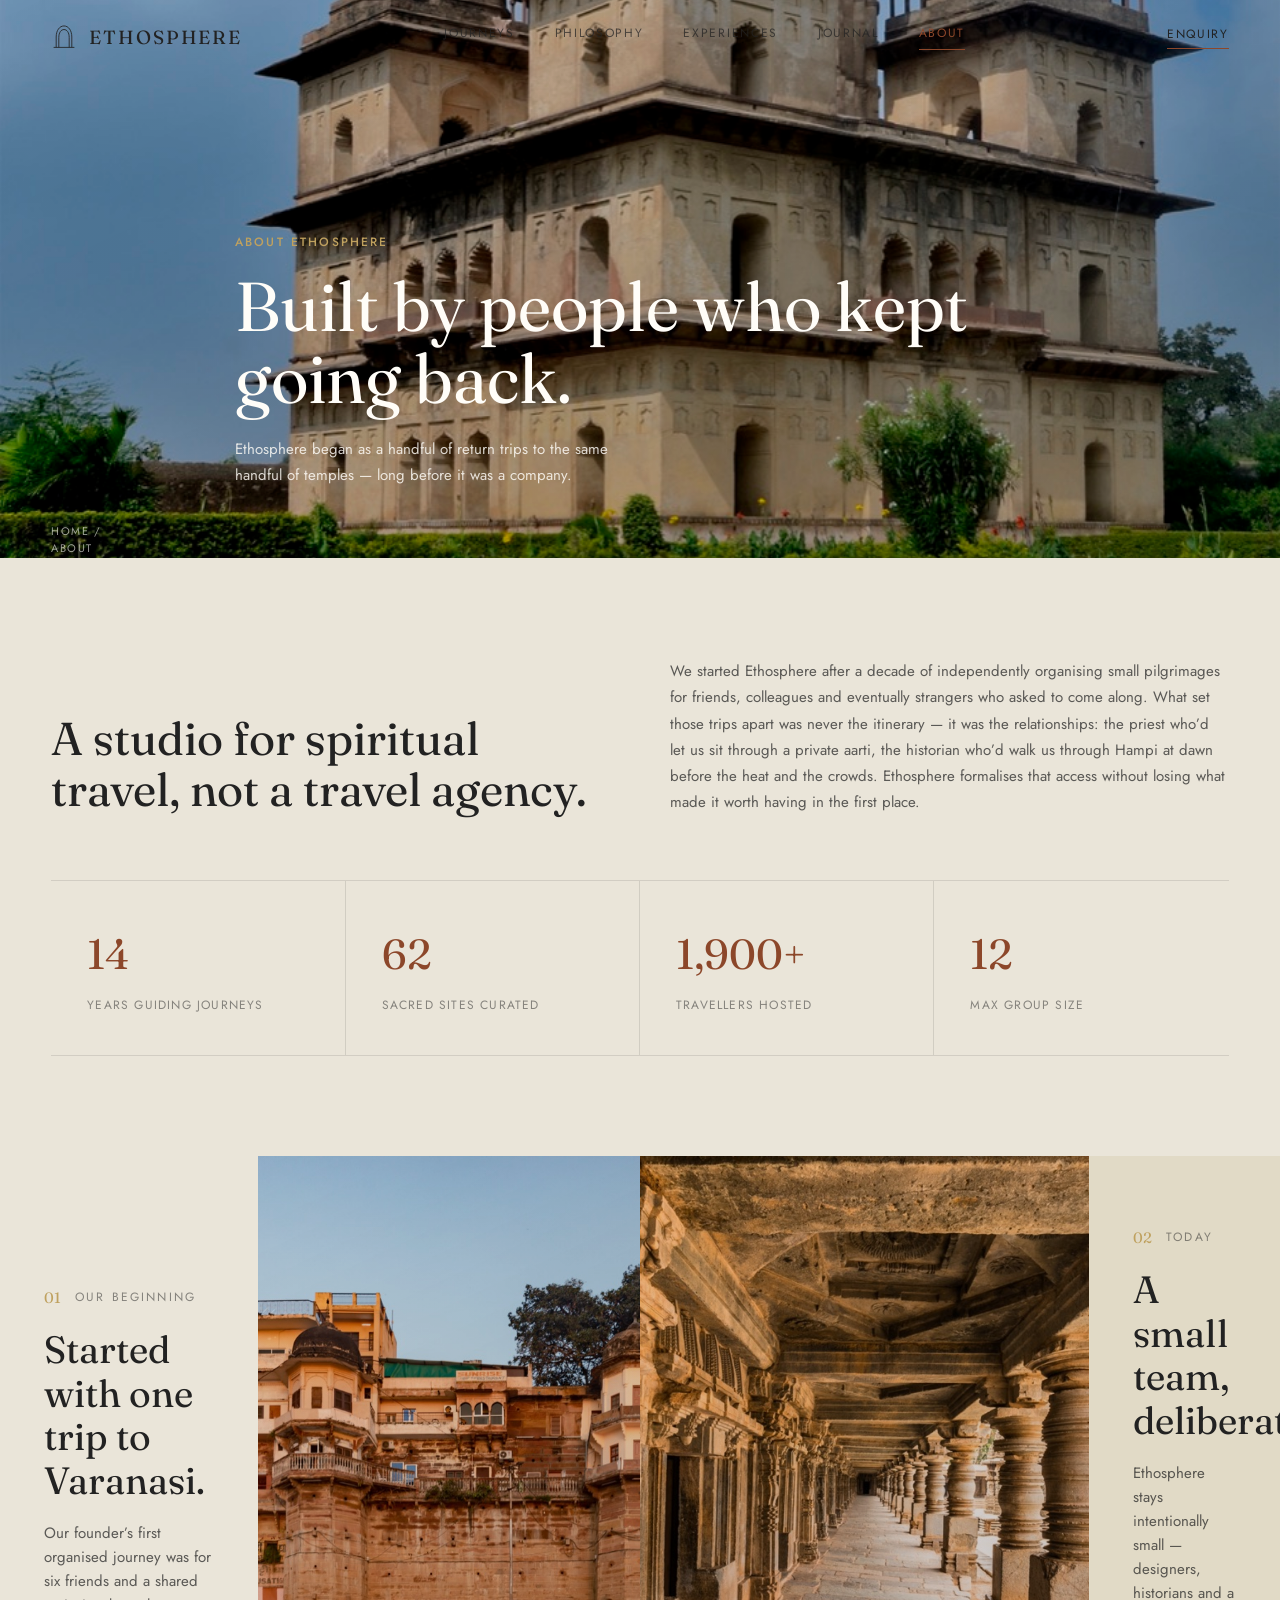
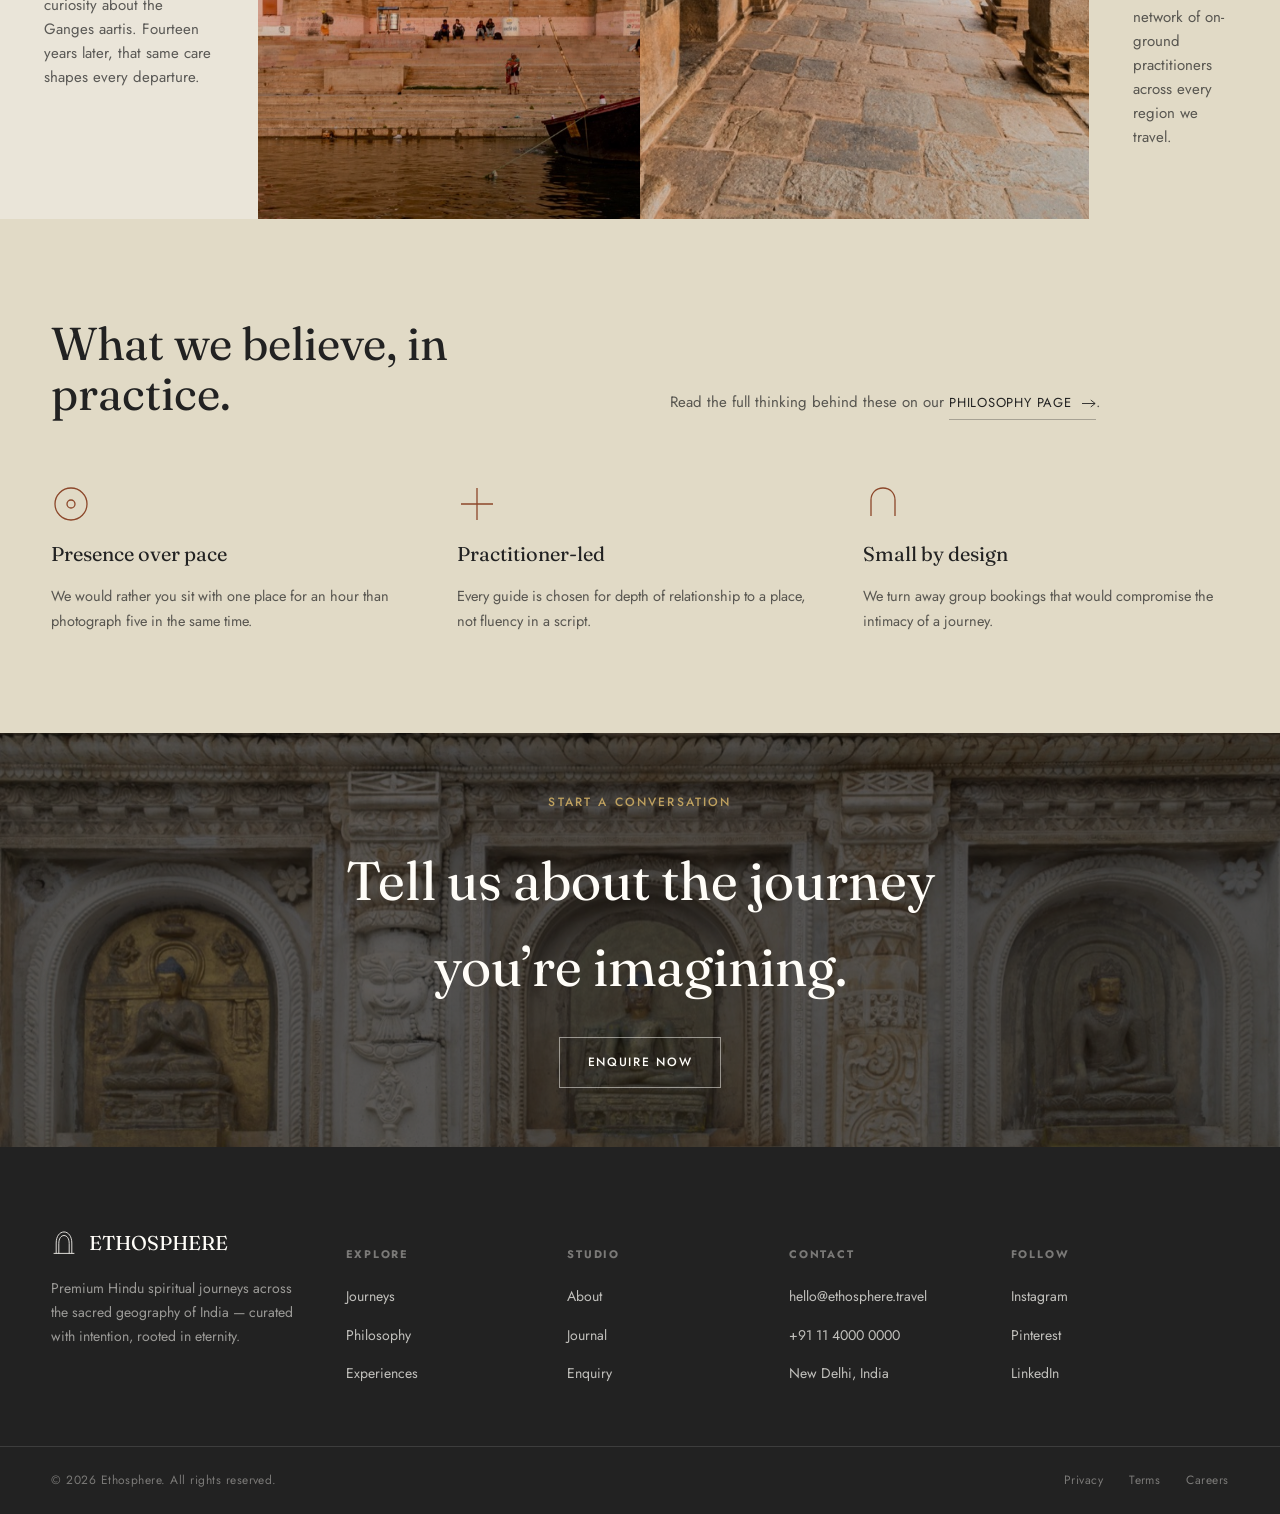
==== about.html @ 99e7abe0 "Rebuild full site on the approved design system Adopt the validated design system (Fraunces/Jost typ" ====
<!DOCTYPE html>
<html lang="en">
<head>
<meta charset="UTF-8">
<meta name="viewport" content="width=device-width, initial-scale=1.0">
<title>About — Ethosphere</title>
<meta name="description" content="About Ethosphere — a small studio for premium, practitioner-led spiritual journeys across India.">
<link rel="icon" href="data:image/svg+xml,<svg xmlns=%22http://www.w3.org/2000/svg%22 viewBox=%220 0 40 40%22><path d=%22M8 36 V20 C8 10 13 3 20 3 C27 3 32 10 32 20 V36%22 stroke=%22%238C472A%22 stroke-width=%222%22 fill=%22none%22/></svg>">
<link rel="stylesheet" href="css/style.css">

</head>
<body>

<header class="site-header">
  <a href="index.html" class="brand"><svg viewBox="0 0 40 40" fill="none" xmlns="http://www.w3.org/2000/svg" style="stroke:currentColor;stroke-width:1.3;">
  <path d="M8 36 V20 C8 10 13 3 20 3 C27 3 32 10 32 20 V36"/>
  <path d="M12 36 V21 C12 13 15.5 8.5 20 8.5 C24.5 8.5 28 13 28 21 V36"/>
  <line x1="4" y1="36" x2="36" y2="36"/>
</svg><span>ETHOSPHERE</span></a>
  <nav class="nav-main"><a href="journeys.html">Journeys</a>
<a href="philosophy.html">Philosophy</a>
<a href="experiences.html">Experiences</a>
<a href="journal.html">Journal</a>
<a href="about.html">About</a></nav>
  <div class="nav-right">
    <a href="enquiry.html" class="nav-cta">Enquiry</a>
    <button class="nav-toggle" aria-label="Open menu"><span></span><span></span><span></span></button>
  </div>
</header>
<div class="mobile-nav">
  <button class="mobile-nav-close">Close</button>
  <a href="journeys.html">Journeys</a>
  <a href="philosophy.html">Philosophy</a>
  <a href="experiences.html">Experiences</a>
  <a href="journal.html">Journal</a>
  <a href="about.html">About</a>
  <a href="enquiry.html" style="font-size:16px;color:var(--rust);margin-top:20px;">Enquiry &rarr;</a>
</div>

<header class="page-header">
  <div class="media-panel "><img src="images/journey-rajasthan-chhatri.jpg" alt="A royal cenotaph reflected in a still lake" loading="lazy"></div>
  <div class="breadcrumb"><a href="index.html">Home</a> / About</div>
  <div class="page-header-inner">
    <span class="eyebrow">About Ethosphere</span>
    <h1>Built by people who kept going back.</h1>
    <p class="lede">Ethosphere began as a handful of return trips to the same handful of temples — long before it was a company.</p>
  </div>
</header>

<section class="section">
  <div class="section-intro" data-reveal>
    <h2>A studio for spiritual travel, not a travel agency.</h2>
    <p>We started Ethosphere after a decade of independently organising small pilgrimages for friends, colleagues and eventually strangers who asked to come along. What set those trips apart was never the itinerary — it was the relationships: the priest who&rsquo;d let us sit through a private aarti, the historian who&rsquo;d walk us through Hampi at dawn before the heat and the crowds. Ethosphere formalises that access without losing what made it worth having in the first place.</p>
  </div>
  <div class="about-stats" data-reveal>
    <div class="stat"><div class="n">14</div><div class="l">Years Guiding Journeys</div></div>
    <div class="stat"><div class="n">62</div><div class="l">Sacred Sites Curated</div></div>
    <div class="stat"><div class="n">1,900+</div><div class="l">Travellers Hosted</div></div>
    <div class="stat"><div class="n">12</div><div class="l">Max Group Size</div></div>
  </div>
</section>

<section class="split-row" style="min-height:auto;" data-reveal>
  <div class="split-text" style="padding:70px 44px;">
    <span class="section-label"><span class="num">01</span> Our Beginning</span>
    <h3>Started with one trip to Varanasi.</h3>
    <p>Our founder&rsquo;s first organised journey was for six friends and a shared curiosity about the Ganges aartis. Fourteen years later, that same care shapes every departure.</p>
  </div>
  <div class="split-img" style="grid-column: span 2; height:auto;"><div class="media-panel "><img src="images/journey-ganges-ghats.jpg" alt="The ghats of Varanasi at dusk" loading="lazy"></div></div>
  <div class="split-img" style="grid-column: span 2; height:auto;"><div class="media-panel "><img src="images/detail-corridor.jpg" alt="A receding colonnade of carved temple pillars" loading="lazy"></div></div>
  <div class="split-text bg-2" style="padding:70px 44px;">
    <span class="section-label"><span class="num">02</span> Today</span>
    <h3>A small team, deliberately.</h3>
    <p>Ethosphere stays intentionally small — designers, historians and a network of on-ground practitioners across every region we travel.</p>
  </div>
</section>

<section class="section bg-2">
  <div class="section-intro" data-reveal>
    <h2>What we believe, in practice.</h2>
    <p>Read the full thinking behind these on our <a href="philosophy.html" class="link-arrow" style="display:inline-flex;">Philosophy page<svg viewBox="0 0 16 10" style="width:14px;height:9px;"><path d="M0 5H15M15 5L10 1M15 5L10 9" stroke="currentColor" fill="none"/></svg></a>.</p>
  </div>
  <div class="value-row" data-reveal>
    <div class="value-item">
      <svg class="icon" viewBox="0 0 40 40" fill="none" xmlns="http://www.w3.org/2000/svg" style="stroke:currentColor;stroke-width:1.3;"><circle cx="20" cy="20" r="16"/><circle cx="20" cy="20" r="4"/></svg>
      <h4>Presence over pace</h4>
      <p>We would rather you sit with one place for an hour than photograph five in the same time.</p>
    </div>
    <div class="value-item">
      <svg class="icon" viewBox="0 0 40 40" fill="none" xmlns="http://www.w3.org/2000/svg" style="stroke:currentColor;stroke-width:1.3;"><path d="M20 4 V36 M4 20 H36"/></svg>
      <h4>Practitioner-led</h4>
      <p>Every guide is chosen for depth of relationship to a place, not fluency in a script.</p>
    </div>
    <div class="value-item">
      <svg class="icon" viewBox="0 0 40 40" fill="none" xmlns="http://www.w3.org/2000/svg" style="stroke:currentColor;stroke-width:1.3;"><path d="M8 32 V16 C8 9 13 4 20 4 C27 4 32 9 32 16 V32"/></svg>
      <h4>Small by design</h4>
      <p>We turn away group bookings that would compromise the intimacy of a journey.</p>
    </div>
  </div>
</section>

<section class="cta-band">
  <div class="media-panel "><img src="images/journey-bodhgaya.jpg" alt="The Mahabodhi Temple at Bodh Gaya" loading="lazy"></div>
  <div class="cta-band-inner" data-reveal>
    <span class="eyebrow">Start A Conversation</span>
    <h2>Tell us about the journey you&rsquo;re imagining.</h2>
    <a href="enquiry.html" class="btn btn-light">Enquire Now</a>
  </div>
</section>

<footer class="site-footer">
  <div class="footer-top">
    <div>
      <div class="footer-brand"><svg viewBox="0 0 40 40" fill="none" xmlns="http://www.w3.org/2000/svg" style="stroke:currentColor;stroke-width:1.3;">
  <path d="M8 36 V20 C8 10 13 3 20 3 C27 3 32 10 32 20 V36"/>
  <path d="M12 36 V21 C12 13 15.5 8.5 20 8.5 C24.5 8.5 28 13 28 21 V36"/>
  <line x1="4" y1="36" x2="36" y2="36"/>
</svg><span>ETHOSPHERE</span></div>
      <p>Premium Hindu spiritual journeys across the sacred geography of India — curated with intention, rooted in eternity.</p>
    </div>
    <div class="footer-col">
      <h5>Explore</h5>
      <ul>
        <li><a href="journeys.html">Journeys</a></li>
        <li><a href="philosophy.html">Philosophy</a></li>
        <li><a href="experiences.html">Experiences</a></li>
      </ul>
    </div>
    <div class="footer-col">
      <h5>Studio</h5>
      <ul>
        <li><a href="about.html">About</a></li>
        <li><a href="journal.html">Journal</a></li>
        <li><a href="enquiry.html">Enquiry</a></li>
      </ul>
    </div>
    <div class="footer-col">
      <h5>Contact</h5>
      <ul>
        <li><a href="mailto:hello@ethosphere.travel">hello@ethosphere.travel</a></li>
        <li><a href="tel:+911140000000">+91 11 4000 0000</a></li>
        <li><a href="#">New Delhi, India</a></li>
      </ul>
    </div>
    <div class="footer-col">
      <h5>Follow</h5>
      <ul>
        <li><a href="#">Instagram</a></li>
        <li><a href="#">Pinterest</a></li>
        <li><a href="#">LinkedIn</a></li>
      </ul>
    </div>
  </div>
  <div class="footer-bottom wrap">
    <span>&copy; 2026 Ethosphere. All rights reserved.</span>
    <div class="footer-legal">
      <a href="#">Privacy</a>
      <a href="#">Terms</a>
      <a href="#">Careers</a>
    </div>
  </div>
</footer>
<script src="js/main.js"></script>
</body>
</html>
---- css/style.css ----
/* =========================================================
   ETHOSPHERE — Design System
   ========================================================= */

@import url('https://fonts.googleapis.com/css2?family=Fraunces:ital,opsz,wght@0,9..144,300;0,9..144,400;0,9..144,500;0,9..144,600;1,9..144,400&family=Jost:wght@300;400;500;600&display=swap');

:root{
  --cream:       #EAE5D9;
  --cream-2:     #E1DAC6;
  --cream-3:     #D8CEB2;
  --ink:         #222222;
  --ink-70:      rgba(34,34,34,.72);
  --ink-50:      rgba(34,34,34,.5);
  --ink-30:      rgba(34,34,34,.3);
  --ink-12:      rgba(34,34,34,.12);
  --white:       #FFFDF8;
  --rust:        #8C472A;
  --rust-dark:   #6E3620;
  --rust-soft:   rgba(140,71,42,.12);
  --gold:        #BFA15F;
  --gold-soft:   rgba(191,161,95,.16);

  --font-display: 'Fraunces', Georgia, serif;
  --font-sans:    'Jost', 'Helvetica Neue', Arial, sans-serif;

  --container: 1440px;
  --gutter: clamp(20px, 4vw, 64px);
  --radius: 2px;
}

*, *::before, *::after{ box-sizing: border-box; min-width: 0; }
html{ scroll-behavior: smooth; }
body{
  margin:0;
  background: var(--cream);
  color: var(--ink);
  font-family: var(--font-sans);
  font-size: 16px;
  line-height: 1.6;
  -webkit-font-smoothing: antialiased;
  overflow-x: hidden;
}
img, svg{ display:block; max-width:100%; }
a{ color: inherit; text-decoration: none; }
ul{ list-style:none; margin:0; padding:0; }
h1,h2,h3,h4,p{ margin:0; }
button{ font-family: inherit; cursor:pointer; }

.wrap{
  max-width: var(--container);
  margin: 0 auto;
  padding-left: var(--gutter);
  padding-right: var(--gutter);
}

.eyebrow{
  font-family: var(--font-sans);
  font-size: 12px;
  font-weight: 500;
  letter-spacing: .18em;
  text-transform: uppercase;
  color: var(--rust);
}

.section-label{
  display:flex;
  align-items:center;
  gap: 14px;
  font-size: 12px;
  letter-spacing: .18em;
  text-transform: uppercase;
  color: var(--ink-50);
}
.section-label .num{
  color: var(--gold);
  font-family: var(--font-display);
  font-size: 15px;
  letter-spacing: 0;
}

.btn{
  display:inline-flex;
  align-items:center;
  gap: 10px;
  font-family: var(--font-sans);
  font-size: 12px;
  letter-spacing: .14em;
  text-transform: uppercase;
  font-weight: 500;
  padding: 15px 28px;
  border: 1px solid var(--ink);
  color: var(--ink);
  background: transparent;
  transition: background .3s ease, color .3s ease, border-color .3s ease;
}
.btn:hover{ background: var(--ink); color: var(--white); }
.btn.btn-light{ border-color: rgba(255,253,248,.5); color: var(--white); }
.btn.btn-light:hover{ background: var(--white); color: var(--ink); border-color: var(--white); }
.btn.btn-rust{ border-color: var(--rust); color: var(--rust); }
.btn.btn-rust:hover{ background: var(--rust); color: var(--white); border-color: var(--rust); }

.link-arrow{
  display:inline-flex;
  align-items:center;
  gap: 10px;
  font-size: 13px;
  letter-spacing: .06em;
  text-transform: uppercase;
  color: var(--ink);
  padding-bottom: 4px;
  border-bottom: 1px solid var(--ink-30);
  transition: border-color .3s ease, gap .3s ease, color .3s ease;
}
.link-arrow svg{ width:16px; height:10px; transition: transform .3s ease; }
.link-arrow:hover{ border-color: var(--rust); color: var(--rust); gap: 16px; }

/* =========================================================
   Header / Nav
   ========================================================= */
.site-header{
  position: fixed;
  top:0; left:0; right:0;
  z-index: 200;
  display:flex;
  align-items:center;
  justify-content:space-between;
  padding: 22px var(--gutter);
  transition: background .4s ease, padding .4s ease, box-shadow .4s ease;
}
.site-header.is-scrolled{
  background: rgba(234,229,217,.92);
  backdrop-filter: blur(10px);
  padding-top: 14px;
  padding-bottom: 14px;
  box-shadow: 0 1px 0 var(--ink-12);
}
.brand{
  display:flex;
  align-items:center;
  gap: 12px;
  font-family: var(--font-display);
  font-size: 19px;
  letter-spacing: .1em;
  color: var(--ink);
}
body.theme-dark .site-header:not(.is-scrolled) .brand,
body.theme-dark .site-header:not(.is-scrolled) .nav-main a,
body.theme-dark .site-header:not(.is-scrolled) .nav-cta{ color: var(--white); }
.brand svg{ width:26px; height:26px; }

.nav-main{
  display:flex;
  gap: 40px;
}
.nav-main a{
  font-size: 12px;
  letter-spacing: .14em;
  text-transform: uppercase;
  color: var(--ink-70);
  padding-bottom: 6px;
  border-bottom: 1px solid transparent;
  transition: color .3s ease, border-color .3s ease;
}
.nav-main a:hover,
.nav-main a.active{ color: var(--rust); border-color: var(--rust); }

.nav-right{
  display:flex;
  align-items:center;
  gap: 28px;
}
.nav-cta{
  font-size: 12px;
  letter-spacing: .14em;
  text-transform: uppercase;
  color: var(--ink);
  border-bottom: 1px solid var(--rust);
  padding-bottom: 4px;
}
.nav-toggle{
  display:none;
  flex-direction: column;
  gap: 5px;
  background: none;
  border: none;
  padding: 6px;
}
.nav-toggle span{
  width: 24px; height: 1px;
  background: var(--ink);
}
body.theme-dark .site-header:not(.is-scrolled) .nav-toggle span{ background: var(--white); }

.mobile-nav{
  position: fixed;
  inset: 0;
  background: var(--cream);
  z-index: 300;
  display:flex;
  flex-direction: column;
  justify-content: center;
  gap: 26px;
  padding: 0 var(--gutter);
  transform: translateY(-100%);
  transition: transform .5s cubic-bezier(.65,0,.35,1);
}
.mobile-nav.is-open{ transform: translateY(0); }
.mobile-nav a{
  font-family: var(--font-display);
  font-size: 34px;
  color: var(--ink);
}
.mobile-nav-close{
  position:absolute; top:22px; right: var(--gutter);
  background:none; border:none; font-size: 13px; letter-spacing:.14em; text-transform:uppercase;
}

/* =========================================================
   Media panel — real photography with a unifying warm grade
   (replaces the earlier abstract SVG art-panel treatment)
   ========================================================= */
.media-panel{
  position: relative;
  overflow: hidden;
  background: var(--cream-3);
}
.media-panel img{
  width: 100%;
  height: 100%;
  object-fit: cover;
  display: block;
}
.media-panel::after{
  content:"";
  position:absolute; inset:0;
  background: linear-gradient(155deg, rgba(140,71,42,.16) 0%, rgba(34,26,20,.28) 100%);
  mix-blend-mode: multiply;
  pointer-events: none;
}

/* =========================================================
   Hero
   ========================================================= */
.hero{
  position: relative;
  min-height: 100vh;
  display:flex;
  align-items:flex-end;
  color: var(--white);
}
.hero .media-panel{ position:absolute; inset:0; z-index:0; }
.hero::before{
  content:"";
  position:absolute; inset:0;
  background: linear-gradient(90deg, rgba(20,16,13,.6) 0%, rgba(20,16,13,.2) 45%, rgba(20,16,13,0) 62%),
              linear-gradient(0deg, rgba(20,16,13,.4), transparent 40%);
  z-index: 1;
}
.hero-inner{
  position: relative;
  z-index: 2;
  width:100%;
  padding: 160px var(--gutter) 90px;
}
.hero-eyebrow{
  font-size: 12px;
  letter-spacing: .2em;
  text-transform: uppercase;
  color: var(--gold);
  margin-bottom: 22px;
  background: rgba(20,16,13,.35);
  display:inline-block;
  padding: 6px 12px;
}
.hero h1{
  font-family: var(--font-display);
  font-weight: 400;
  font-size: clamp(44px, 6.4vw, 92px);
  line-height: 1.04;
  max-width: 780px;
  letter-spacing: -.01em;
}
.hero-rule{
  width: 64px; height: 1px;
  background: var(--rust);
  margin: 28px 0 22px;
}
.hero-sub{
  font-size: 13px;
  letter-spacing: .12em;
  text-transform: uppercase;
  color: rgba(255,253,248,.85);
  line-height: 2;
  max-width: 320px;
}
.scroll-cue{
  position:absolute;
  left: var(--gutter);
  bottom: 26px;
  z-index: 2;
  display:flex;
  align-items:center;
  gap: 14px;
  color: rgba(255,253,248,.75);
  font-size: 11px;
  letter-spacing: .2em;
  text-transform: uppercase;
}
.scroll-cue .stem{
  width:1px; height: 46px;
  background: rgba(255,253,248,.5);
}

/* =========================================================
   Split feature sections (Sacred Destinations / Immersive Experiences)
   ========================================================= */
.split-row{
  display:grid;
  grid-template-columns: 1.15fr .85fr .85fr .85fr 1.15fr .85fr;
  min-width: 0;
  min-height: clamp(420px, 46vw, 640px);
}
.split-row > *{ min-width: 0; height: 100%; }
.split-text{
  padding: 70px 44px;
  display:flex;
  flex-direction:column;
  justify-content:center;
  gap: 18px;
  background: var(--cream);
}
.split-text.bg-2{ background: var(--cream-2); }
.split-text h3{
  font-family: var(--font-display);
  font-weight:400;
  font-size: clamp(28px, 3vw, 38px);
  line-height:1.15;
}
.split-text p{
  color: var(--ink-70);
  font-size: 15px;
  max-width: 30ch;
}
.split-img .media-panel{ height:100%; }

/* =========================================================
   Quote / Journal band
   ========================================================= */
.band{
  display:grid;
  grid-template-columns: 1.15fr 2fr .55fr;
}
.quote-cell{
  background: var(--cream-3);
  padding: 64px 48px;
  display:flex;
  flex-direction:column;
  gap: 26px;
  justify-content:center;
}
.quote-mark{
  font-family: var(--font-display);
  font-size: 64px;
  color: var(--rust);
  line-height: .6;
}
.quote-cell blockquote{
  font-family: var(--font-display);
  font-style: normal;
  font-size: clamp(22px, 2.2vw, 28px);
  line-height: 1.3;
  color: var(--ink);
  max-width: 22ch;
}
.journal-cell{
  background: var(--cream-2);
  padding: 56px 48px;
}
.journal-head{
  display:flex;
  align-items:flex-end;
  justify-content:space-between;
  margin-bottom: 34px;
  flex-wrap: wrap;
  gap: 18px;
}
.journal-head h3{
  font-family: var(--font-display);
  font-weight:400;
  font-size: 26px;
}
.journal-head p{
  color: var(--ink-50);
  font-size: 14px;
  margin-top: 6px;
}
.journal-grid{
  display:grid;
  grid-template-columns: repeat(3, 1fr);
  gap: 24px;
}
.journal-card .thumb{ aspect-ratio: 4/3; margin-bottom: 16px; }
.journal-card .thumb .media-panel{ height:100%; }
.journal-card .cat{
  font-size: 11px;
  letter-spacing:.14em;
  text-transform:uppercase;
  color: var(--rust);
  margin-bottom: 8px;
  display:block;
}
.journal-card h4{
  font-family: var(--font-display);
  font-weight:400;
  font-size: 18px;
  line-height:1.3;
}
.mark-cell{
  background: var(--rust-dark);
  position:relative;
  min-height: 200px;
}
.mark-cell svg{
  position:absolute; inset:0; margin:auto;
  width: 46%; height: 46%;
  color: rgba(255,253,248,.22);
}

/* =========================================================
   Footer
   ========================================================= */
.site-footer{
  background: var(--ink);
  color: rgba(255,253,248,.7);
}
.footer-top{
  display:grid;
  grid-template-columns: 1.4fr 1fr 1fr 1fr 1.2fr;
  gap: 40px;
  padding: 80px var(--gutter) 60px;
  border-bottom: 1px solid rgba(255,253,248,.12);
}
.footer-brand{
  display:flex;
  align-items:center;
  gap: 12px;
  font-family: var(--font-display);
  font-size: 20px;
  color: var(--white);
  margin-bottom: 18px;
}
.footer-brand svg{ width:26px; height:26px; }
.footer-top p{ font-size: 14px; line-height:1.7; max-width: 32ch; color: rgba(255,253,248,.55); }
.footer-col h5{
  font-size: 11px;
  letter-spacing:.16em;
  text-transform:uppercase;
  color: rgba(255,253,248,.4);
  margin-bottom: 20px;
}
.footer-col ul{ display:flex; flex-direction:column; gap: 13px; }
.footer-col a{ font-size: 14px; color: rgba(255,253,248,.72); transition: color .3s ease; }
.footer-col a:hover{ color: var(--gold); }
.footer-bottom{
  display:flex;
  align-items:center;
  justify-content:space-between;
  padding: 24px var(--gutter);
  font-size: 12px;
  letter-spacing:.04em;
  color: rgba(255,253,248,.4);
  flex-wrap: wrap;
  gap: 14px;
}
.footer-legal{ display:flex; gap: 26px; }
.footer-legal a:hover{ color: var(--gold); }
.footer-social{ display:flex; gap: 20px; align-items:center; }

/* =========================================================
   Inner page header (Journeys, Philosophy, Experiences, Journal, About, Enquiry)
   ========================================================= */
.page-header{
  position: relative;
  min-height: 62vh;
  display:flex;
  align-items:flex-end;
  color: var(--white);
}
.page-header .media-panel{ position:absolute; inset:0; }
.page-header::before{
  content:"";
  position:absolute; inset:0;
  background: linear-gradient(0deg, rgba(20,16,13,.65), rgba(20,16,13,.15) 55%, rgba(20,16,13,.35));
}
.page-header-inner{
  position:relative; z-index:2;
  padding: 150px var(--gutter) 70px;
  width:100%;
}
.page-header h1{
  font-family: var(--font-display);
  font-weight:400;
  font-size: clamp(38px, 5.4vw, 74px);
  max-width: 780px;
  line-height:1.05;
}
.page-header .eyebrow{ margin-bottom: 18px; display:block; color: var(--gold); }
.page-header .lede{
  margin-top: 22px;
  max-width: 46ch;
  font-size: 15px;
  line-height:1.7;
  color: rgba(255,253,248,.82);
}
.breadcrumb{
  position:relative; z-index:2;
  font-size: 11px;
  letter-spacing:.14em;
  text-transform:uppercase;
  color: rgba(255,253,248,.6);
  padding: 0 var(--gutter);
  margin-top: 130px;
}
.breadcrumb a{ color: rgba(255,253,248,.6); }
.breadcrumb a:hover{ color: var(--white); }

/* =========================================================
   Generic content sections
   ========================================================= */
.section{ padding: 100px var(--gutter); }
.section.tight{ padding: 70px var(--gutter); }
.section-intro{
  display:grid;
  grid-template-columns: 1fr 1fr;
  gap: 60px;
  margin-bottom: 64px;
  align-items:end;
}
.section-intro h2{
  font-family: var(--font-display);
  font-weight:400;
  font-size: clamp(30px, 3.6vw, 48px);
  line-height:1.1;
}
.section-intro p{ color: var(--ink-70); font-size: 15px; line-height:1.75; }
.section.bg-ink{ background: var(--ink); color: rgba(255,253,248,.85); }
.section.bg-ink .section-intro h2{ color: var(--white); }
.section.bg-2{ background: var(--cream-2); }

/* Signature journey feature (Shyamarpan) */
.feature-journey{
  display:grid;
  grid-template-columns: 1.05fr .95fr;
  gap: clamp(30px, 5vw, 70px);
  align-items:center;
  padding: 100px var(--gutter);
  background: var(--white);
}
.feature-journey .media-panel{
  aspect-ratio: 4/5;
  position: relative;
}
.feature-journey-tag{
  position:absolute; bottom:0; left:0; z-index:3;
  transform: translateY(50%);
  background: var(--rust);
  color: var(--white);
  padding: 14px 26px;
  font-size: 11px;
  letter-spacing:.16em;
  text-transform:uppercase;
}
.feature-journey-body .eyebrow{ margin-bottom:18px; display:block; }
.feature-journey-name{
  font-family: var(--font-display);
  font-weight:400;
  font-size: clamp(38px, 4.6vw, 58px);
  line-height:1;
}
.feature-journey-subtitle{
  font-family: var(--font-display);
  font-style: italic;
  font-size: 20px;
  color: var(--rust);
  margin-top: 10px;
}
.feature-journey-meta{
  display:flex;
  gap: 32px;
  margin: 32px 0;
  padding: 22px 0;
  border-top: 1px solid var(--ink-12);
  border-bottom: 1px solid var(--ink-12);
}
.feature-journey-meta div{ display:flex; flex-direction:column; gap:6px; }
.feature-journey-meta span:first-child{
  font-size: 11px; letter-spacing:.12em; text-transform:uppercase; color: var(--ink-50);
}
.feature-journey-meta span:last-child{ font-family: var(--font-display); font-size: 18px; }
.feature-journey-desc{
  color: var(--ink-70);
  font-size: 15.5px;
  line-height: 1.85;
  max-width: 48ch;
  margin-bottom: 36px;
}

/* Journey / package cards */
.card-grid{
  display:grid;
  grid-template-columns: repeat(3, 1fr);
  gap: 30px;
}
.journey-card{
  background: var(--white);
  border: 1px solid var(--ink-12);
  display:flex;
  flex-direction:column;
}
.journey-card .thumb{ aspect-ratio: 4/3; }
.journey-card .thumb .media-panel{ height:100%; }
.journey-card .body{ padding: 28px 26px 32px; display:flex; flex-direction:column; gap:12px; flex:1; }
.journey-card .meta{
  display:flex;
  justify-content:space-between;
  font-size: 11px;
  letter-spacing:.1em;
  text-transform:uppercase;
  color: var(--rust);
}
.journey-card h3{
  font-family: var(--font-display);
  font-weight:400;
  font-size: 22px;
  line-height:1.25;
}
.journey-card p{ color: var(--ink-70); font-size:14px; line-height:1.65; flex:1; }
.journey-card .foot{
  display:flex;
  align-items:center;
  justify-content:space-between;
  padding-top: 14px;
  border-top: 1px solid var(--ink-12);
  font-size: 13px;
}
.journey-card .price{ font-family: var(--font-display); font-size:17px; }

/* Philosophy tenets */
.tenets{
  display:grid;
  grid-template-columns: repeat(2, 1fr);
  gap: 1px;
  background: var(--ink-12);
  border: 1px solid var(--ink-12);
}
.tenet{
  background: var(--cream);
  padding: 50px 46px;
  display:flex;
  flex-direction: column;
  gap: 16px;
}
.tenet .num{
  font-family: var(--font-display);
  font-size: 15px;
  color: var(--gold);
}
.tenet h3{
  font-family: var(--font-display);
  font-weight:400;
  font-size: 26px;
}
.tenet p{ color: var(--ink-70); font-size:14.5px; line-height:1.75; max-width: 44ch; }

/* Experiences grid (asymmetric) */
.exp-grid{
  display:grid;
  grid-template-columns: repeat(6, 1fr);
  gap: 24px;
}
.exp-card{ position:relative; overflow:hidden; }
.exp-card .media-panel{ height:100%; }
.exp-card.span-4{ grid-column: span 4; aspect-ratio: 16/10; }
.exp-card.span-2{ grid-column: span 2; aspect-ratio: 3/4; }
.exp-card.span-3{ grid-column: span 3; aspect-ratio: 4/5; }
.exp-card-label{
  position:absolute; left:0; right:0; bottom:0; z-index:2;
  padding: 26px;
  color: var(--white);
  background: linear-gradient(0deg, rgba(20,16,13,.8), transparent);
}
.exp-card-label .eyebrow{ color: var(--gold); margin-bottom:6px; display:block; font-size:11px; }
.exp-card-label h3{ font-family: var(--font-display); font-weight:400; font-size: 22px; color: var(--white); }

/* Journal listing */
.journal-list-grid{
  display:grid;
  grid-template-columns: repeat(3, 1fr);
  gap: 40px 30px;
}
.journal-list-grid .journal-card .thumb{ aspect-ratio: 4/3; }

/* About */
.about-stats{
  display:grid;
  grid-template-columns: repeat(4,1fr);
  border-top: 1px solid var(--ink-12);
  border-bottom: 1px solid var(--ink-12);
}
.stat{
  padding: 40px 36px;
  border-right: 1px solid var(--ink-12);
}
.stat:last-child{ border-right:none; }
.stat .n{ font-family: var(--font-display); font-size: 42px; color: var(--rust); }
.stat .l{ font-size: 12px; letter-spacing:.1em; text-transform:uppercase; color: var(--ink-50); margin-top:8px; }

.value-row{
  display:grid;
  grid-template-columns: repeat(3, 1fr);
  gap: 40px;
}
.value-item{ display:flex; flex-direction:column; gap:14px; }
.value-item .icon{ width:40px; height:40px; color: var(--rust); }
.value-item h4{ font-family: var(--font-display); font-weight:400; font-size:20px; }
.value-item p{ color: var(--ink-70); font-size:14.5px; line-height:1.7; }

/* CTA band */
.cta-band{
  position:relative;
  color: var(--white);
  min-height: 46vh;
  display:flex;
  align-items:center;
  justify-content:center;
  text-align:center;
}
.cta-band .media-panel{ position:absolute; inset:0; }
.cta-band::before{ content:""; position:absolute; inset:0; background: rgba(20,16,13,.55); z-index:1; }
.cta-band-inner{ position:relative; z-index:2; display:flex; flex-direction:column; align-items:center; gap:26px; padding: 0 24px; }
.cta-band h2{ font-family: var(--font-display); font-weight:400; font-size: clamp(30px,4.4vw,54px); max-width: 18ch; }
.cta-band .eyebrow{ color: var(--gold); }

/* Enquiry form */
.enquiry-form{ max-width: 760px; display:flex; flex-direction:column; gap:22px; }
.form-row{ display:grid; grid-template-columns:1fr 1fr; gap:22px; }
.enquiry-form label{ display:flex; flex-direction:column; gap:8px; font-size:12px; letter-spacing:.08em; text-transform:uppercase; color:var(--ink-50); }
.enquiry-form input, .enquiry-form textarea, .enquiry-form select{
  font-family: var(--font-sans); font-size:15px; color:var(--ink);
  background: var(--white); border:1px solid var(--ink-12); padding:14px 16px; resize:vertical;
}
.enquiry-form input:focus, .enquiry-form textarea:focus, .enquiry-form select:focus{ outline:none; border-color:var(--rust); }
.enquiry-form .btn{ align-self:flex-start; }
.form-note{ font-size:12px; color:var(--ink-30); }

.enquiry-info{
  display:grid;
  grid-template-columns: repeat(3, 1fr);
  gap: 30px;
  margin-top: 70px;
  padding-top: 50px;
  border-top: 1px solid var(--ink-12);
}
.enquiry-info-item h4{ font-family: var(--font-display); font-weight:400; font-size:18px; margin-bottom:10px; }
.enquiry-info-item p, .enquiry-info-item a{ color: var(--ink-70); font-size:14px; line-height:1.7; }
.enquiry-info-item a:hover{ color: var(--rust); }

/* Reveal-on-scroll */
[data-reveal]{ opacity:0; transform: translateY(24px); transition: opacity .8s ease, transform .8s ease; }
[data-reveal].in-view{ opacity:1; transform: translateY(0); }

/* =========================================================
   Responsive
   ========================================================= */
@media (max-width: 1100px){
  .split-row{ grid-template-columns: 1fr 1fr; }
  .split-row .split-img:nth-of-type(3),
  .split-row .split-img:nth-of-type(4){ display:none; }
  .band{ grid-template-columns: 1fr; }
  .mark-cell{ display:none; }
  .footer-top{ grid-template-columns: 1fr 1fr; }
  .card-grid{ grid-template-columns: repeat(2,1fr); }
  .tenets{ grid-template-columns: 1fr; }
  .exp-grid{ grid-template-columns: repeat(2,1fr); }
  .exp-card.span-4, .exp-card.span-2, .exp-card.span-3{ grid-column: span 1; aspect-ratio: 4/3; }
  .about-stats{ grid-template-columns: repeat(2,1fr); }
  .value-row{ grid-template-columns: 1fr; }
  .journal-grid, .journal-list-grid{ grid-template-columns: repeat(2,1fr); }
  .feature-journey{ grid-template-columns: 1fr; }
  .enquiry-info{ grid-template-columns: 1fr; }
}
@media (max-width: 760px){
  .nav-main, .nav-right .nav-cta{ display:none; }
  .nav-toggle{ display:flex; }
  .split-row{ grid-template-columns: 1fr; min-height: 0; }
  .split-row > *{ height: auto; }
  .split-img{ aspect-ratio: 16/9; }
  .journal-grid, .journal-list-grid, .card-grid{ grid-template-columns: 1fr; }
  .section-intro{ grid-template-columns: 1fr; }
  .footer-top{ grid-template-columns: 1fr; padding: 60px var(--gutter) 40px; }
  .footer-bottom{ flex-direction:column; align-items:flex-start; }
  .about-stats{ grid-template-columns: 1fr 1fr; }
  .stat{ border-bottom: 1px solid var(--ink-12); }
  .form-row{ grid-template-columns:1fr; }
}
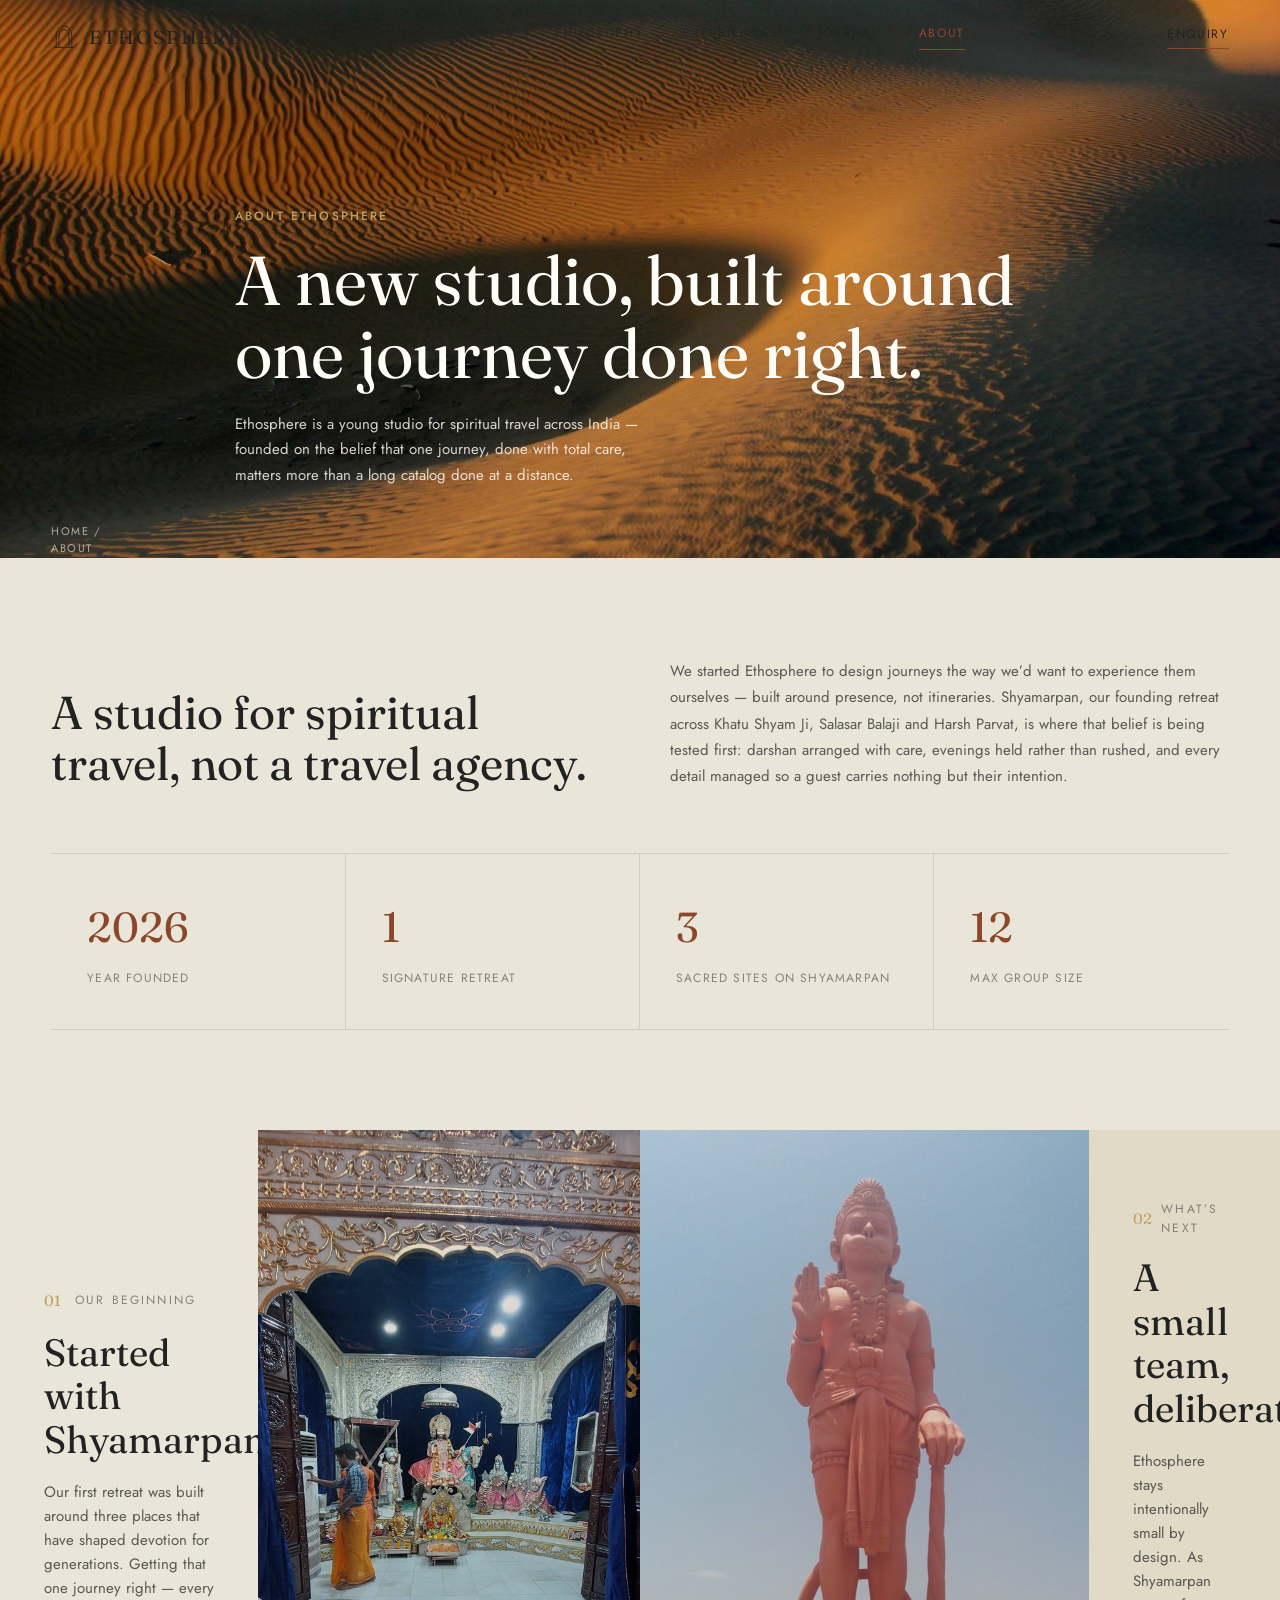
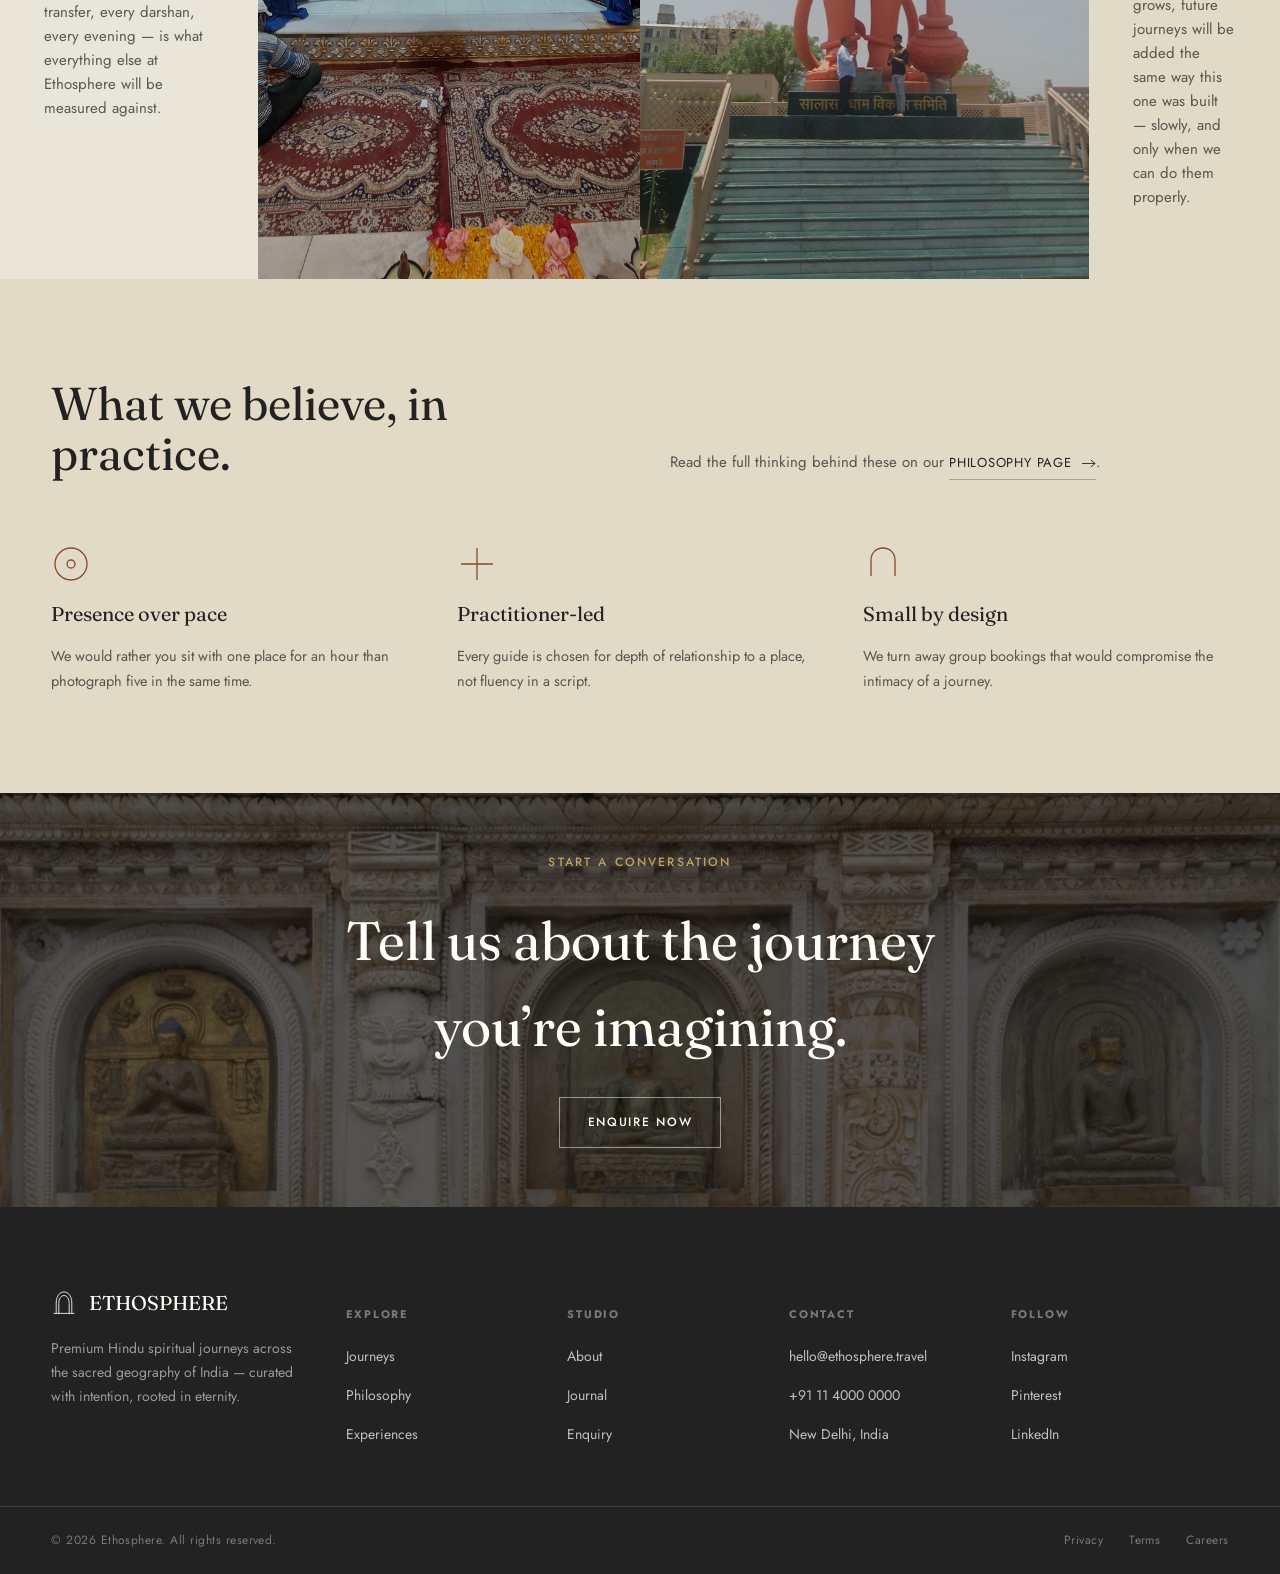
==== commit 5f0f2974: "Align Shyamarpan content with the real brochure; remove all pricing Rewrite the Shyamarpan journey t" ====
--- a/about.html
+++ b/about.html
@@ -38,24 +38,24 @@
 </div>
 
 <header class="page-header">
-  <div class="media-panel "><img src="images/journey-rajasthan-chhatri.jpg" alt="A royal cenotaph reflected in a still lake" loading="lazy"></div>
+  <div class="media-panel "><img src="images/shyamarpan-dunes-sunset.jpg" alt="Sunset over the desert dunes near Harsh Parvat, Rajasthan" loading="lazy"></div>
   <div class="breadcrumb"><a href="index.html">Home</a> / About</div>
   <div class="page-header-inner">
     <span class="eyebrow">About Ethosphere</span>
-    <h1>Built by people who kept going back.</h1>
-    <p class="lede">Ethosphere began as a handful of return trips to the same handful of temples — long before it was a company.</p>
+    <h1>A new studio, built around one journey done right.</h1>
+    <p class="lede">Ethosphere is a young studio for spiritual travel across India — founded on the belief that one journey, done with total care, matters more than a long catalog done at a distance.</p>
   </div>
 </header>
 
 <section class="section">
   <div class="section-intro" data-reveal>
     <h2>A studio for spiritual travel, not a travel agency.</h2>
-    <p>We started Ethosphere after a decade of independently organising small pilgrimages for friends, colleagues and eventually strangers who asked to come along. What set those trips apart was never the itinerary — it was the relationships: the priest who&rsquo;d let us sit through a private aarti, the historian who&rsquo;d walk us through Hampi at dawn before the heat and the crowds. Ethosphere formalises that access without losing what made it worth having in the first place.</p>
+    <p>We started Ethosphere to design journeys the way we&rsquo;d want to experience them ourselves — built around presence, not itineraries. Shyamarpan, our founding retreat across Khatu Shyam Ji, Salasar Balaji and Harsh Parvat, is where that belief is being tested first: darshan arranged with care, evenings held rather than rushed, and every detail managed so a guest carries nothing but their intention.</p>
   </div>
   <div class="about-stats" data-reveal>
-    <div class="stat"><div class="n">14</div><div class="l">Years Guiding Journeys</div></div>
-    <div class="stat"><div class="n">62</div><div class="l">Sacred Sites Curated</div></div>
-    <div class="stat"><div class="n">1,900+</div><div class="l">Travellers Hosted</div></div>
+    <div class="stat"><div class="n">2026</div><div class="l">Year Founded</div></div>
+    <div class="stat"><div class="n">1</div><div class="l">Signature Retreat</div></div>
+    <div class="stat"><div class="n">3</div><div class="l">Sacred Sites on Shyamarpan</div></div>
     <div class="stat"><div class="n">12</div><div class="l">Max Group Size</div></div>
   </div>
 </section>
@@ -63,15 +63,15 @@
 <section class="split-row" style="min-height:auto;" data-reveal>
   <div class="split-text" style="padding:70px 44px;">
     <span class="section-label"><span class="num">01</span> Our Beginning</span>
-    <h3>Started with one trip to Varanasi.</h3>
-    <p>Our founder&rsquo;s first organised journey was for six friends and a shared curiosity about the Ganges aartis. Fourteen years later, that same care shapes every departure.</p>
+    <h3>Started with Shyamarpan.</h3>
+    <p>Our first retreat was built around three places that have shaped devotion for generations. Getting that one journey right — every transfer, every darshan, every evening — is what everything else at Ethosphere will be measured against.</p>
   </div>
-  <div class="split-img" style="grid-column: span 2; height:auto;"><div class="media-panel "><img src="images/journey-ganges-ghats.jpg" alt="The ghats of Varanasi at dusk" loading="lazy"></div></div>
-  <div class="split-img" style="grid-column: span 2; height:auto;"><div class="media-panel "><img src="images/detail-corridor.jpg" alt="A receding colonnade of carved temple pillars" loading="lazy"></div></div>
+  <div class="split-img" style="grid-column: span 2; height:auto;"><div class="media-panel "><img src="images/shyamarpan-khatu-darshan.jpg" alt="Inside the sanctum at Khatu Shyam Ji temple" loading="lazy"></div></div>
+  <div class="split-img" style="grid-column: span 2; height:auto;"><div class="media-panel "><img src="images/shyamarpan-salasar-balaji.jpg" alt="The Hanuman statue at Salasar Balaji, Rajasthan" loading="lazy"></div></div>
   <div class="split-text bg-2" style="padding:70px 44px;">
-    <span class="section-label"><span class="num">02</span> Today</span>
+    <span class="section-label"><span class="num">02</span> What&rsquo;s Next</span>
     <h3>A small team, deliberately.</h3>
-    <p>Ethosphere stays intentionally small — designers, historians and a network of on-ground practitioners across every region we travel.</p>
+    <p>Ethosphere stays intentionally small by design. As Shyamarpan grows, future journeys will be added the same way this one was built — slowly, and only when we can do them properly.</p>
   </div>
 </section>
 
--- a/css/style.css
+++ b/css/style.css
@@ -605,46 +605,6 @@
   margin-bottom: 36px;
 }
 
-/* Journey / package cards */
-.card-grid{
-  display:grid;
-  grid-template-columns: repeat(3, 1fr);
-  gap: 30px;
-}
-.journey-card{
-  background: var(--white);
-  border: 1px solid var(--ink-12);
-  display:flex;
-  flex-direction:column;
-}
-.journey-card .thumb{ aspect-ratio: 4/3; }
-.journey-card .thumb .media-panel{ height:100%; }
-.journey-card .body{ padding: 28px 26px 32px; display:flex; flex-direction:column; gap:12px; flex:1; }
-.journey-card .meta{
-  display:flex;
-  justify-content:space-between;
-  font-size: 11px;
-  letter-spacing:.1em;
-  text-transform:uppercase;
-  color: var(--rust);
-}
-.journey-card h3{
-  font-family: var(--font-display);
-  font-weight:400;
-  font-size: 22px;
-  line-height:1.25;
-}
-.journey-card p{ color: var(--ink-70); font-size:14px; line-height:1.65; flex:1; }
-.journey-card .foot{
-  display:flex;
-  align-items:center;
-  justify-content:space-between;
-  padding-top: 14px;
-  border-top: 1px solid var(--ink-12);
-  font-size: 13px;
-}
-.journey-card .price{ font-family: var(--font-display); font-size:17px; }
-
 /* Philosophy tenets */
 .tenets{
   display:grid;
@@ -741,6 +701,27 @@
 .cta-band h2{ font-family: var(--font-display); font-weight:400; font-size: clamp(30px,4.4vw,54px); max-width: 18ch; }
 .cta-band .eyebrow{ color: var(--gold); }
 
+/* Itinerary (day-by-day) */
+.itinerary{ border-top: 1px solid var(--ink-12); margin: 8px 0 40px; }
+.itinerary-day{ padding: 26px 0; border-bottom: 1px solid var(--ink-12); }
+.itinerary-day h4{
+  font-family: var(--font-display); font-weight:400; font-size: 19px; margin-bottom: 14px;
+  display:flex; align-items:baseline; gap:12px; flex-wrap:wrap;
+}
+.itinerary-day h4 em{ color: var(--gold); font-style:italic; font-size:14px; letter-spacing:.04em; }
+.itinerary-day ul{ display:flex; flex-direction:column; gap:9px; }
+.itinerary-day li{ color: var(--ink-70); font-size:14.5px; line-height:1.6; padding-left:18px; position:relative; }
+.itinerary-day li::before{ content:''; position:absolute; left:0; top:0.65em; width:5px; height:5px; background:var(--rust); border-radius:50%; }
+
+/* Inclusions / not included */
+.inclusions-grid{ display:grid; grid-template-columns: 1fr 1fr; gap: 44px; margin: 40px 0; }
+.inclusions-grid h4{ font-family: var(--font-display); font-weight:400; font-size:16px; margin-bottom:16px; letter-spacing:.02em; }
+.inclusions-grid ul{ display:flex; flex-direction:column; gap:11px; }
+.inclusions-grid li{ font-size:14px; color:var(--ink-70); line-height:1.5; padding-left:18px; position:relative; }
+.inclusions-grid li::before{ content:''; position:absolute; left:0; top:0.55em; width:5px; height:5px; background:var(--gold); border-radius:50%; }
+.inclusions-grid .not-included li::before{ background: var(--ink-30); }
+@media (max-width:760px){ .inclusions-grid{ grid-template-columns:1fr; } }
+
 /* Enquiry form */
 .enquiry-form{ max-width: 760px; display:flex; flex-direction:column; gap:22px; }
 .form-row{ display:grid; grid-template-columns:1fr 1fr; gap:22px; }
@@ -779,7 +760,6 @@
   .band{ grid-template-columns: 1fr; }
   .mark-cell{ display:none; }
   .footer-top{ grid-template-columns: 1fr 1fr; }
-  .card-grid{ grid-template-columns: repeat(2,1fr); }
   .tenets{ grid-template-columns: 1fr; }
   .exp-grid{ grid-template-columns: repeat(2,1fr); }
   .exp-card.span-4, .exp-card.span-2, .exp-card.span-3{ grid-column: span 1; aspect-ratio: 4/3; }
@@ -795,7 +775,7 @@
   .split-row{ grid-template-columns: 1fr; min-height: 0; }
   .split-row > *{ height: auto; }
   .split-img{ aspect-ratio: 16/9; }
-  .journal-grid, .journal-list-grid, .card-grid{ grid-template-columns: 1fr; }
+  .journal-grid, .journal-list-grid{ grid-template-columns: 1fr; }
   .section-intro{ grid-template-columns: 1fr; }
   .footer-top{ grid-template-columns: 1fr; padding: 60px var(--gutter) 40px; }
   .footer-bottom{ flex-direction:column; align-items:flex-start; }
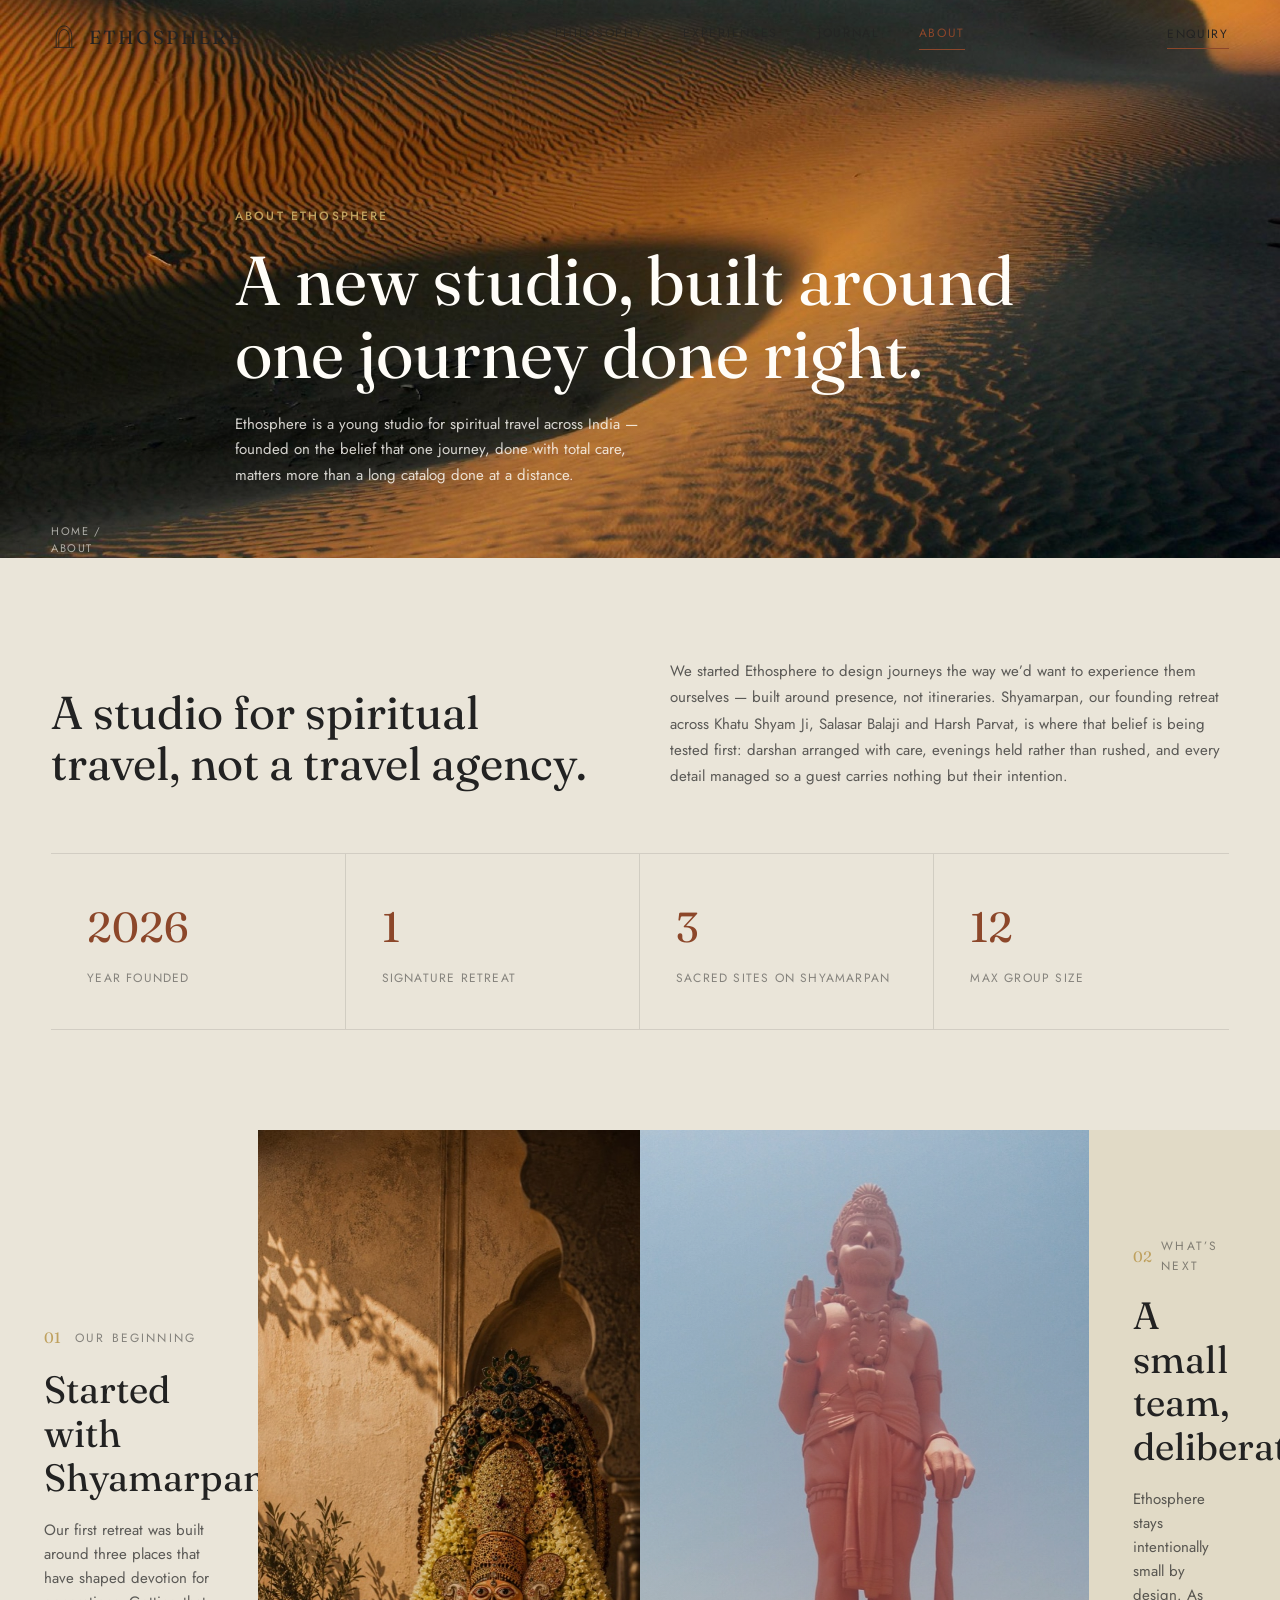
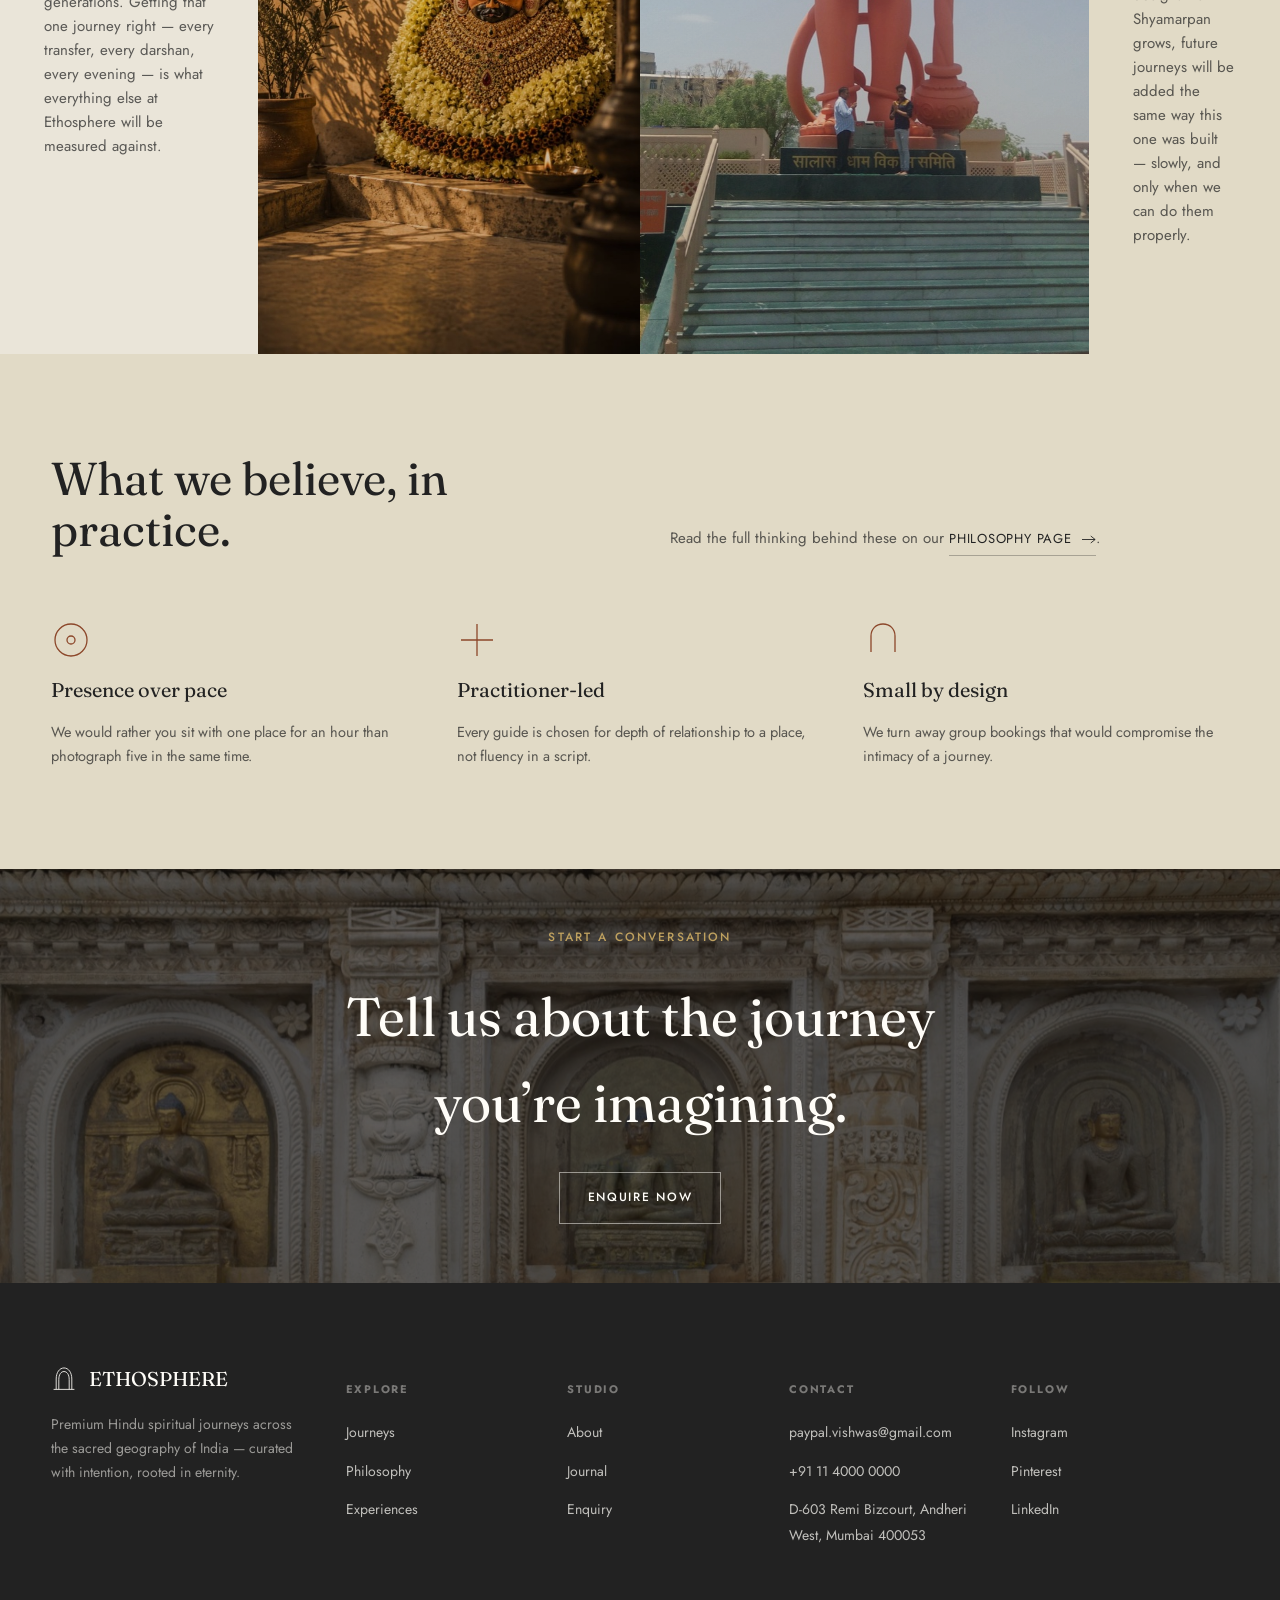
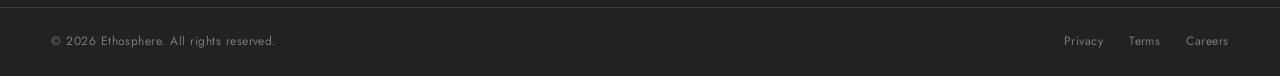
==== commit 0f28d8e7: "Update contact details and Shyamarpan darshan photo Replace placeholder email/address with real cont" ====
--- a/about.html
+++ b/about.html
@@ -137,9 +137,9 @@
     <div class="footer-col">
       <h5>Contact</h5>
       <ul>
-        <li><a href="mailto:hello@ethosphere.travel">hello@ethosphere.travel</a></li>
+        <li><a href="mailto:paypal.vishwas@gmail.com">paypal.vishwas@gmail.com</a></li>
         <li><a href="tel:+911140000000">+91 11 4000 0000</a></li>
-        <li><a href="#">New Delhi, India</a></li>
+        <li><a href="https://www.google.com/maps/search/?api=1&amp;query=D-603%20Remi%20Bizcourt%2C%20off%20Veera%20Desai%20Road%20opposite%20Supreme%20Chambers%20Andheri%20West%2C%20Mumbai%20400053" target="_blank" rel="noopener">D-603 Remi Bizcourt, Andheri West, Mumbai 400053</a></li>
       </ul>
     </div>
     <div class="footer-col">
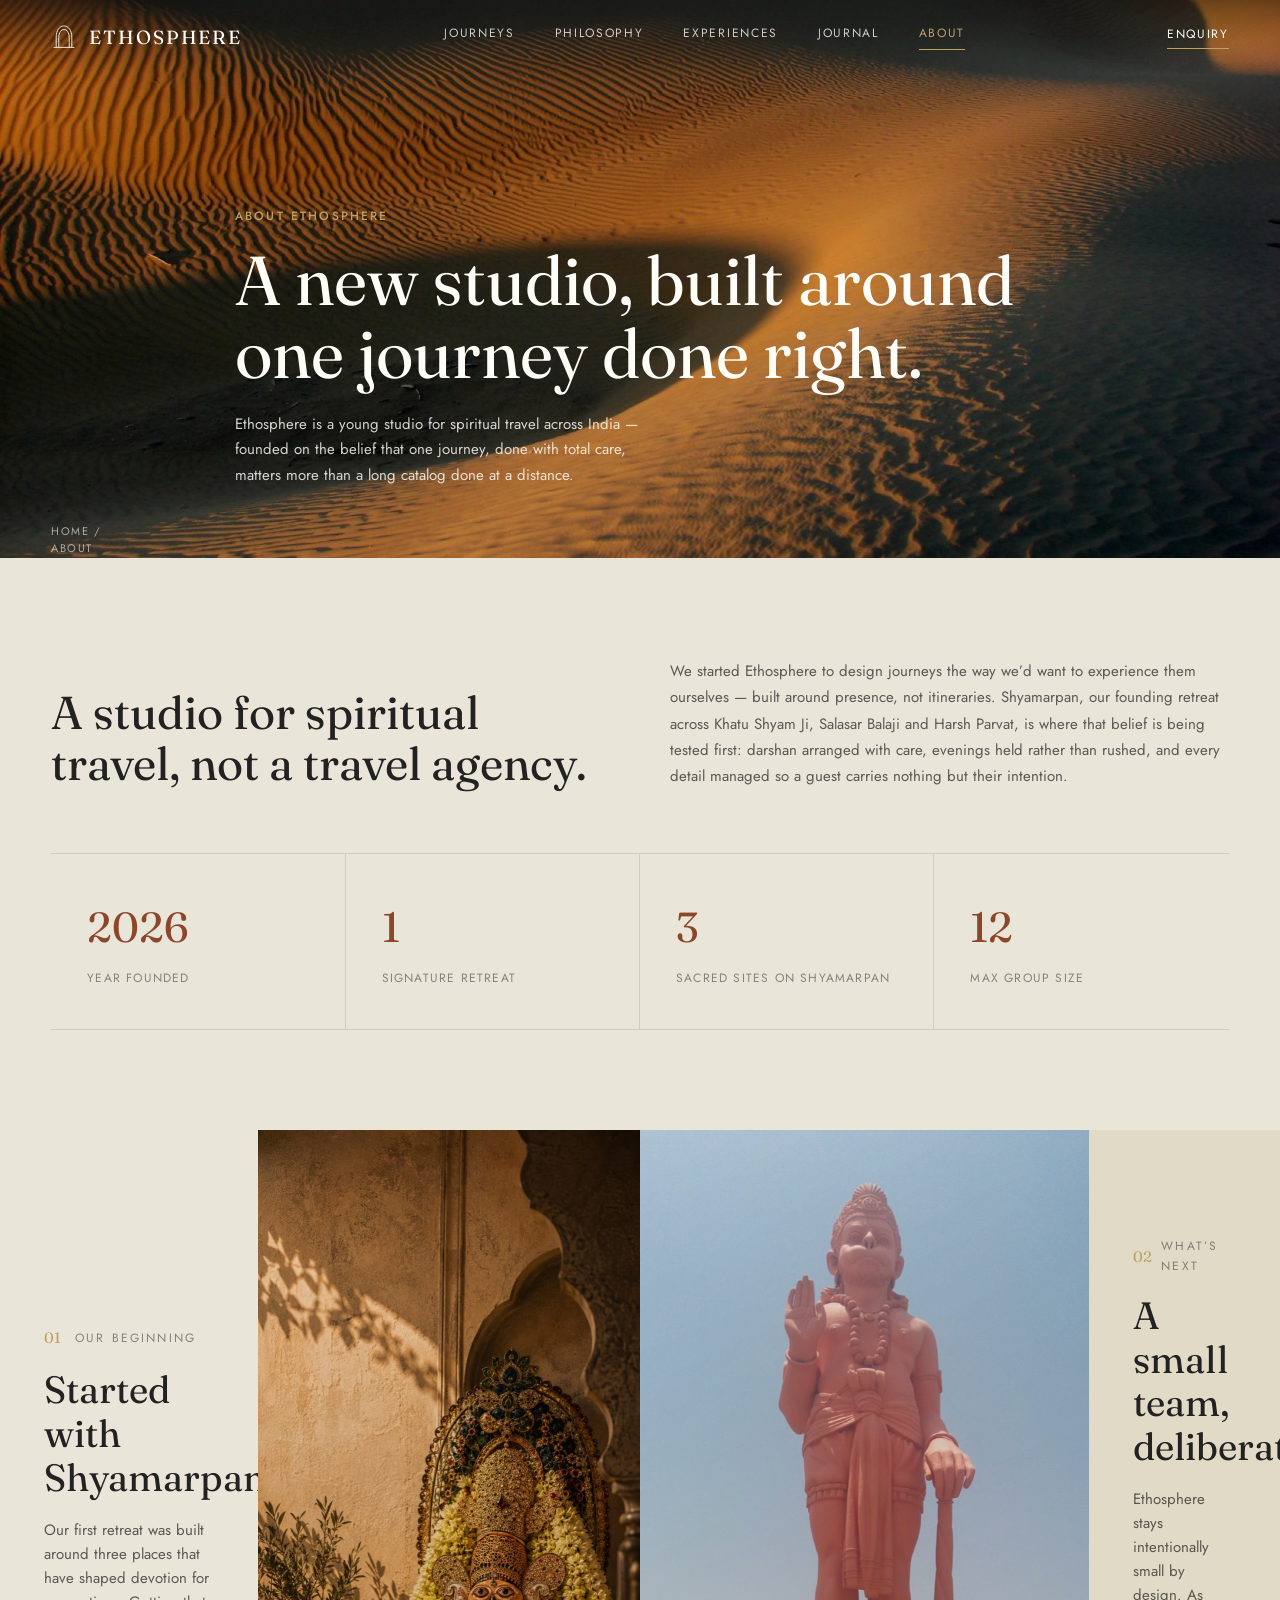
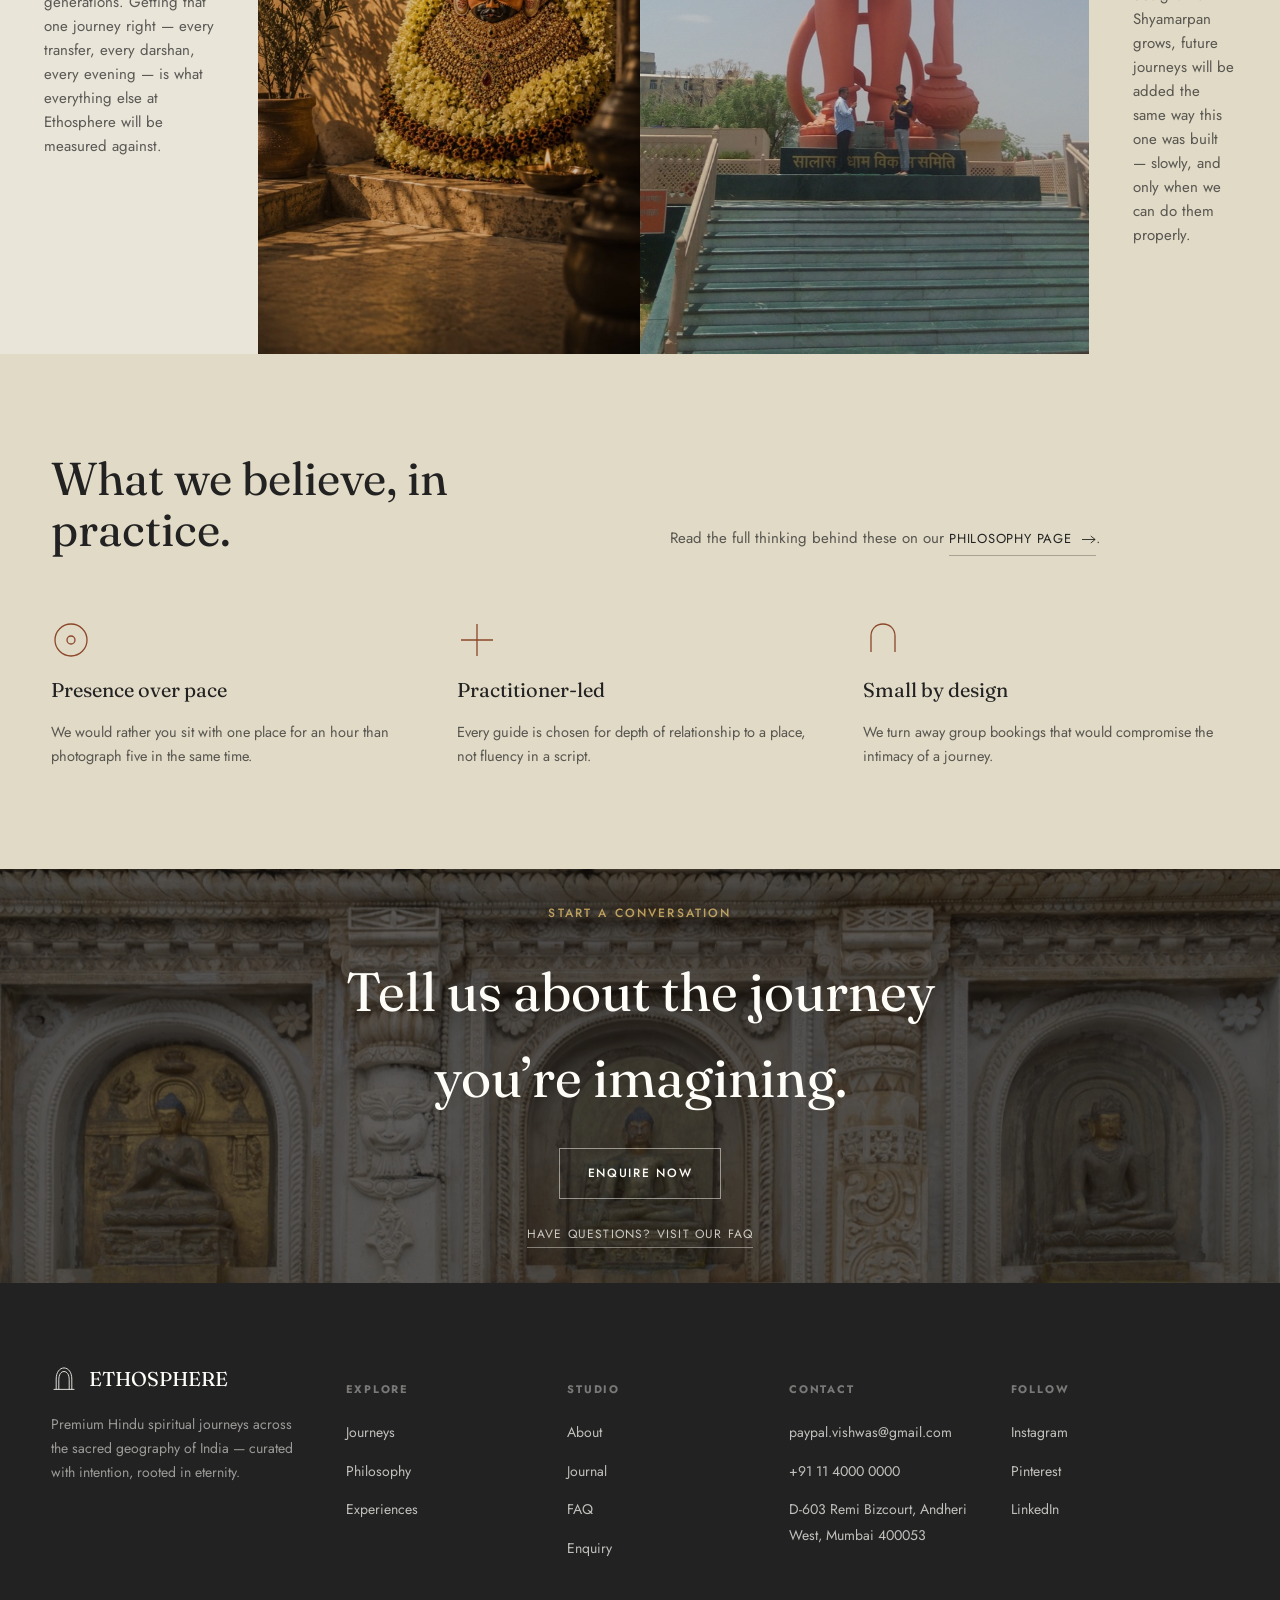
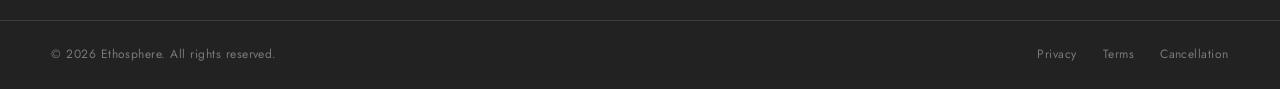
==== commit fa94639f: "Add FAQ page, legal pages, and footer cleanup Remove "Careers" from the footer; wire Privacy/Terms/C" ====
--- a/about.html
+++ b/about.html
@@ -105,6 +105,7 @@
     <span class="eyebrow">Start A Conversation</span>
     <h2>Tell us about the journey you&rsquo;re imagining.</h2>
     <a href="enquiry.html" class="btn btn-light">Enquire Now</a>
+    <a href="faq.html" style="font-size:12px; letter-spacing:.1em; text-transform:uppercase; color:rgba(255,253,248,.75); border-bottom:1px solid rgba(255,253,248,.4); padding-bottom:3px;">Have Questions? Visit Our FAQ</a>
   </div>
 </section>
 
@@ -131,6 +132,7 @@
       <ul>
         <li><a href="about.html">About</a></li>
         <li><a href="journal.html">Journal</a></li>
+        <li><a href="faq.html">FAQ</a></li>
         <li><a href="enquiry.html">Enquiry</a></li>
       </ul>
     </div>
@@ -154,9 +156,9 @@
   <div class="footer-bottom wrap">
     <span>&copy; 2026 Ethosphere. All rights reserved.</span>
     <div class="footer-legal">
-      <a href="#">Privacy</a>
-      <a href="#">Terms</a>
-      <a href="#">Careers</a>
+      <a href="privacy.html">Privacy</a>
+      <a href="terms.html">Terms</a>
+      <a href="cancellation.html">Cancellation</a>
     </div>
   </div>
 </footer>
--- a/css/style.css
+++ b/css/style.css
@@ -125,14 +125,15 @@
   align-items:center;
   justify-content:space-between;
   padding: 22px var(--gutter);
-  transition: background .4s ease, padding .4s ease, box-shadow .4s ease;
+  background: linear-gradient(180deg, rgba(15,12,10,.55) 0%, rgba(15,12,10,.15) 65%, rgba(15,12,10,0) 100%);
+  transition: background .4s ease, padding .4s ease, box-shadow .4s ease, backdrop-filter .4s ease;
 }
 .site-header.is-scrolled{
-  background: rgba(234,229,217,.92);
+  background: rgba(17,14,11,.96);
   backdrop-filter: blur(10px);
   padding-top: 14px;
   padding-bottom: 14px;
-  box-shadow: 0 1px 0 var(--ink-12);
+  box-shadow: 0 1px 0 rgba(255,253,248,.1);
 }
 .brand{
   display:flex;
@@ -141,11 +142,8 @@
   font-family: var(--font-display);
   font-size: 19px;
   letter-spacing: .1em;
-  color: var(--ink);
-}
-body.theme-dark .site-header:not(.is-scrolled) .brand,
-body.theme-dark .site-header:not(.is-scrolled) .nav-main a,
-body.theme-dark .site-header:not(.is-scrolled) .nav-cta{ color: var(--white); }
+  color: var(--white);
+}
 .brand svg{ width:26px; height:26px; }
 
 .nav-main{
@@ -156,13 +154,13 @@
   font-size: 12px;
   letter-spacing: .14em;
   text-transform: uppercase;
-  color: var(--ink-70);
+  color: rgba(255,253,248,.78);
   padding-bottom: 6px;
   border-bottom: 1px solid transparent;
   transition: color .3s ease, border-color .3s ease;
 }
 .nav-main a:hover,
-.nav-main a.active{ color: var(--rust); border-color: var(--rust); }
+.nav-main a.active{ color: var(--gold); border-color: var(--gold); }
 
 .nav-right{
   display:flex;
@@ -173,8 +171,8 @@
   font-size: 12px;
   letter-spacing: .14em;
   text-transform: uppercase;
-  color: var(--ink);
-  border-bottom: 1px solid var(--rust);
+  color: var(--white);
+  border-bottom: 1px solid var(--gold);
   padding-bottom: 4px;
 }
 .nav-toggle{
@@ -187,9 +185,8 @@
 }
 .nav-toggle span{
   width: 24px; height: 1px;
-  background: var(--ink);
-}
-body.theme-dark .site-header:not(.is-scrolled) .nav-toggle span{ background: var(--white); }
+  background: var(--white);
+}
 
 .mobile-nav{
   position: fixed;
@@ -243,24 +240,92 @@
    ========================================================= */
 .hero{
   position: relative;
-  min-height: 100vh;
+  min-height: 68vh;
   display:flex;
   align-items:flex-end;
   color: var(--white);
-}
-.hero .media-panel{ position:absolute; inset:0; z-index:0; }
+  overflow: hidden;
+}
 .hero::before{
   content:"";
   position:absolute; inset:0;
   background: linear-gradient(90deg, rgba(20,16,13,.6) 0%, rgba(20,16,13,.2) 45%, rgba(20,16,13,0) 62%),
               linear-gradient(0deg, rgba(20,16,13,.4), transparent 40%);
   z-index: 1;
+  pointer-events: none;
 }
 .hero-inner{
   position: relative;
-  z-index: 2;
+  z-index: 3;
   width:100%;
-  padding: 160px var(--gutter) 90px;
+  /* Horizontal padding is wider than the shared --gutter so the text
+     block never reaches into the space the arrow controls sit in. */
+  padding: 160px 104px 90px;
+}
+
+/* =========================================================
+   Hero slideshow — horizontal push-transition carousel
+   ========================================================= */
+.hero-slideshow{
+  position: absolute;
+  inset: 0;
+  z-index: 0;
+  overflow: hidden;
+}
+.hero-slideshow-track{
+  display: flex;
+  height: 100%;
+  width: 100%;
+  transition: transform .9s cubic-bezier(.65,0,.35,1);
+}
+.hero-slideshow-track.is-snapping{ transition: none; }
+.hero-slide{
+  position: relative;
+  flex: 0 0 100%;
+  height: 100%;
+}
+.hero-slide img,
+.hero-slide video{
+  width: 100%;
+  height: 100%;
+  object-fit: cover;
+  display: block;
+}
+.hero-slide::after{
+  content:"";
+  position:absolute; inset:0;
+  background: linear-gradient(155deg, rgba(140,71,42,.16) 0%, rgba(34,26,20,.28) 100%);
+  mix-blend-mode: multiply;
+}
+
+.hero-nav{
+  position: absolute;
+  top: 50%;
+  transform: translateY(-50%);
+  z-index: 4;
+  width: 44px; height: 44px;
+  display: flex;
+  align-items: center;
+  justify-content: center;
+  background: transparent;
+  border: 1px solid rgba(255,253,248,.4);
+  border-radius: 50%;
+  color: var(--white);
+  cursor: pointer;
+  transition: border-color .3s ease, background .3s ease;
+}
+.hero-nav:hover{ border-color: var(--gold); background: rgba(20,16,13,.3); }
+.hero-nav svg{ width: 16px; height: 16px; }
+.hero-nav-prev{ left: 24px; }
+.hero-nav-next{ right: 24px; }
+
+@media (max-width: 760px){
+  .hero{ min-height: 62vh; }
+  .hero-inner{ padding-left: 64px; padding-right: 64px; }
+  .hero-nav{ width: 30px; height: 30px; }
+  .hero-nav svg{ width: 11px; height: 11px; }
+  .hero-nav-prev{ left: 12px; }
+  .hero-nav-next{ right: 12px; }
 }
 .hero-eyebrow{
   font-size: 12px;
@@ -558,17 +623,6 @@
 }
 .feature-journey .media-panel{
   aspect-ratio: 4/5;
-  position: relative;
-}
-.feature-journey-tag{
-  position:absolute; bottom:0; left:0; z-index:3;
-  transform: translateY(50%);
-  background: var(--rust);
-  color: var(--white);
-  padding: 14px 26px;
-  font-size: 11px;
-  letter-spacing:.16em;
-  text-transform:uppercase;
 }
 .feature-journey-body .eyebrow{ margin-bottom:18px; display:block; }
 .feature-journey-name{
@@ -714,13 +768,45 @@
 .itinerary-day li::before{ content:''; position:absolute; left:0; top:0.65em; width:5px; height:5px; background:var(--rust); border-radius:50%; }
 
 /* Inclusions / not included */
-.inclusions-grid{ display:grid; grid-template-columns: 1fr 1fr; gap: 44px; margin: 40px 0; }
-.inclusions-grid h4{ font-family: var(--font-display); font-weight:400; font-size:16px; margin-bottom:16px; letter-spacing:.02em; }
-.inclusions-grid ul{ display:flex; flex-direction:column; gap:11px; }
-.inclusions-grid li{ font-size:14px; color:var(--ink-70); line-height:1.5; padding-left:18px; position:relative; }
-.inclusions-grid li::before{ content:''; position:absolute; left:0; top:0.55em; width:5px; height:5px; background:var(--gold); border-radius:50%; }
-.inclusions-grid .not-included li::before{ background: var(--ink-30); }
-@media (max-width:760px){ .inclusions-grid{ grid-template-columns:1fr; } }
+.not-included-block{ margin: 36px 0; }
+.not-included-block h4{ font-family: var(--font-display); font-weight:400; font-size:16px; margin-bottom:16px; letter-spacing:.02em; }
+.not-included-block ul{ display:flex; flex-direction:column; gap:11px; }
+.not-included-block li{ font-size:14px; color:var(--ink-70); line-height:1.5; padding-left:18px; position:relative; }
+.not-included-block li::before{ content:''; position:absolute; left:0; top:0.55em; width:5px; height:5px; background:var(--ink-30); border-radius:50%; }
+
+/* What's Included — premium editorial grid */
+.included-intro{ display:block; margin: 40px 0 18px; }
+.included-grid{
+  display:grid;
+  grid-template-columns: repeat(2, 1fr);
+  gap: 1px;
+  background: var(--ink-12);
+  border: 1px solid var(--ink-12);
+  margin-bottom: 40px;
+}
+.included-item{
+  background: var(--white);
+  padding: 24px 22px;
+  display:flex;
+  flex-direction:column;
+  gap: 14px;
+}
+.included-item .mark{ width:20px; height:1px; background: var(--gold); }
+.included-item span:last-child{
+  font-family: var(--font-display);
+  font-size: 16.5px;
+  line-height:1.3;
+  color: var(--ink);
+}
+
+.enquire-note{
+  font-size: 13px;
+  font-style: italic;
+  color: var(--ink-50);
+  margin-bottom: 22px;
+}
+
+@media (max-width:760px){ .included-grid{ grid-template-columns:1fr; } }
 
 /* Enquiry form */
 .enquiry-form{ max-width: 760px; display:flex; flex-direction:column; gap:22px; }
@@ -732,7 +818,18 @@
 }
 .enquiry-form input:focus, .enquiry-form textarea:focus, .enquiry-form select:focus{ outline:none; border-color:var(--rust); }
 .enquiry-form .btn{ align-self:flex-start; }
+.enquiry-form .btn[disabled]{ opacity:.5; cursor:default; }
 .form-note{ font-size:12px; color:var(--ink-30); }
+.form-note.is-error{ color:var(--rust); }
+
+.enquiry-success{
+  max-width: 560px;
+  padding: 44px 40px;
+  background: var(--cream-2);
+  border-left: 3px solid var(--rust);
+}
+.enquiry-success h3{ font-family: var(--font-display); font-weight:400; font-size:24px; margin-bottom:14px; }
+.enquiry-success p{ color: var(--ink-70); font-size:14.5px; line-height:1.7; }
 
 .enquiry-info{
   display:grid;
@@ -745,6 +842,83 @@
 .enquiry-info-item h4{ font-family: var(--font-display); font-weight:400; font-size:18px; margin-bottom:10px; }
 .enquiry-info-item p, .enquiry-info-item a{ color: var(--ink-70); font-size:14px; line-height:1.7; }
 .enquiry-info-item a:hover{ color: var(--rust); }
+
+/* FAQ accordion */
+.faq-list{ max-width: 820px; }
+.faq-item{ border-bottom: 1px solid var(--ink-12); }
+.faq-item:first-child{ border-top: 1px solid var(--ink-12); }
+.faq-question{
+  width: 100%;
+  display: flex;
+  align-items: center;
+  justify-content: space-between;
+  gap: 24px;
+  background: none;
+  border: none;
+  text-align: left;
+  cursor: pointer;
+  padding: 26px 4px;
+}
+.faq-question span:first-child{
+  font-family: var(--font-display);
+  font-size: clamp(17px, 2vw, 20px);
+  color: var(--ink);
+  line-height: 1.4;
+}
+.faq-icon{ position: relative; flex-shrink: 0; width: 16px; height: 16px; }
+.faq-icon::before,
+.faq-icon::after{
+  content: '';
+  position: absolute;
+  background: var(--rust);
+  transition: transform .3s ease;
+}
+.faq-icon::before{ left: 0; top: 50%; width: 100%; height: 1px; transform: translateY(-50%); }
+.faq-icon::after{ top: 0; left: 50%; width: 1px; height: 100%; transform: translateX(-50%); }
+.faq-item.is-open .faq-icon::after{ transform: translateX(-50%) rotate(90deg); }
+.faq-answer{
+  max-height: 0;
+  overflow: hidden;
+  transition: max-height .4s ease;
+}
+.faq-item.is-open .faq-answer{ max-height: 300px; }
+.faq-answer p{ color: var(--ink-70); font-size: 15px; line-height: 1.75; max-width: 68ch; padding: 0 4px 26px; }
+
+/* Legal pages (Privacy / Terms / Cancellation) */
+.legal-content{ max-width: 760px; padding-top: 70px; padding-bottom: 100px; }
+.legal-updated{ font-size: 12px; letter-spacing: .06em; text-transform: uppercase; color: var(--ink-50); margin-bottom: 44px; }
+.legal-content h2{
+  font-family: var(--font-display);
+  font-weight: 400;
+  font-size: 24px;
+  margin: 48px 0 16px;
+}
+.legal-content h2:first-of-type{ margin-top: 0; }
+.legal-content p{ color: var(--ink-70); font-size: 15px; line-height: 1.85; margin-bottom: 16px; }
+.legal-content a{ color: var(--rust); border-bottom: 1px solid var(--rust-soft); }
+.legal-content a:hover{ color: var(--rust-dark); }
+.legal-content ul{ margin: 0 0 16px; padding-left: 20px; list-style: disc; }
+.legal-content li{ color: var(--ink-70); font-size: 15px; line-height: 1.85; margin-bottom: 8px; }
+
+.refund-table{ border: 1px solid var(--ink-12); margin: 24px 0 40px; }
+.refund-row{
+  display: grid;
+  grid-template-columns: 1fr 1.3fr;
+  gap: 20px;
+  padding: 16px 20px;
+  border-bottom: 1px solid var(--ink-12);
+  font-size: 14px;
+}
+.refund-row:last-child{ border-bottom: none; }
+.refund-row span:first-child{ color: var(--ink); font-weight: 500; }
+.refund-row span:last-child{ color: var(--ink-70); }
+.refund-head{ background: var(--cream-2); font-size: 11px; letter-spacing: .1em; text-transform: uppercase; }
+.refund-head span{ color: var(--ink-50) !important; font-weight: 500 !important; }
+@media (max-width: 600px){
+  .refund-row{ grid-template-columns: 1fr; gap: 4px; }
+  .refund-head{ display: none; }
+  .refund-row span:first-child{ font-family: var(--font-display); font-size: 15px; }
+}
 
 /* Reveal-on-scroll */
 [data-reveal]{ opacity:0; transform: translateY(24px); transition: opacity .8s ease, transform .8s ease; }
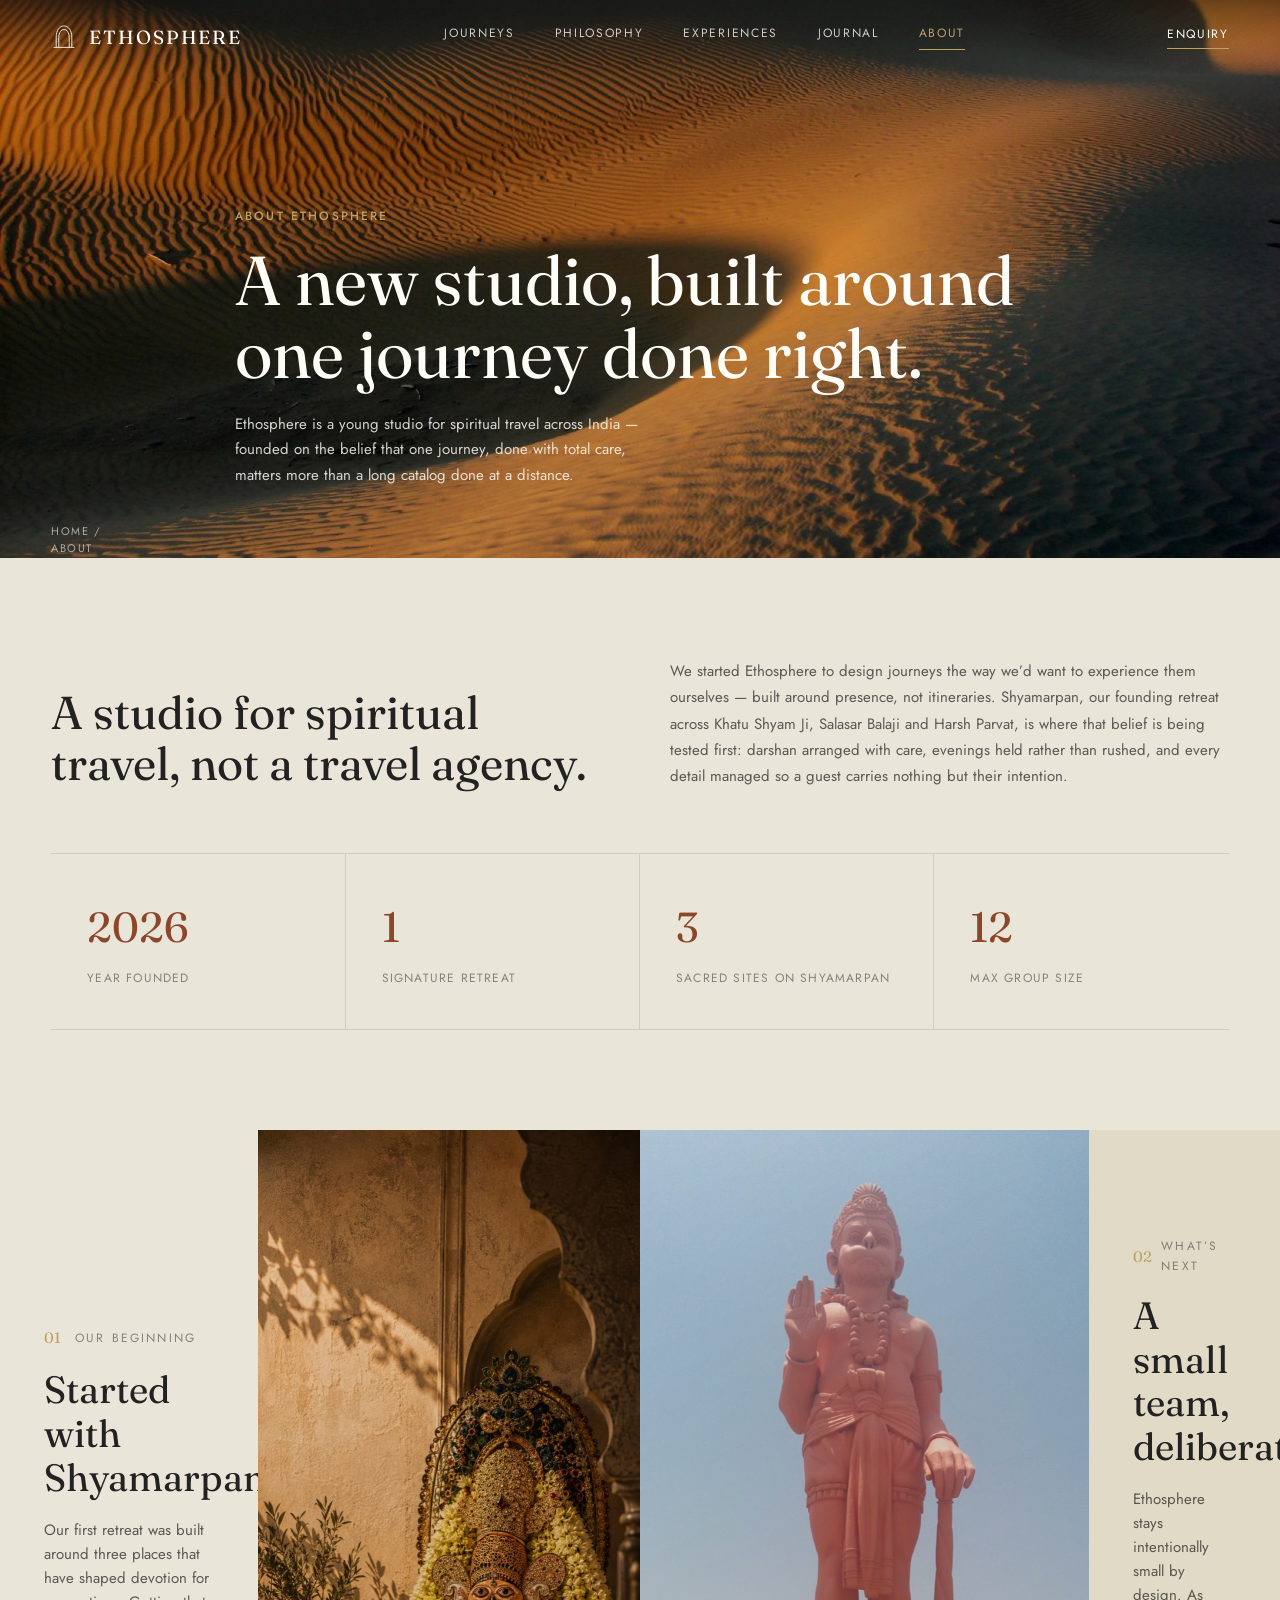
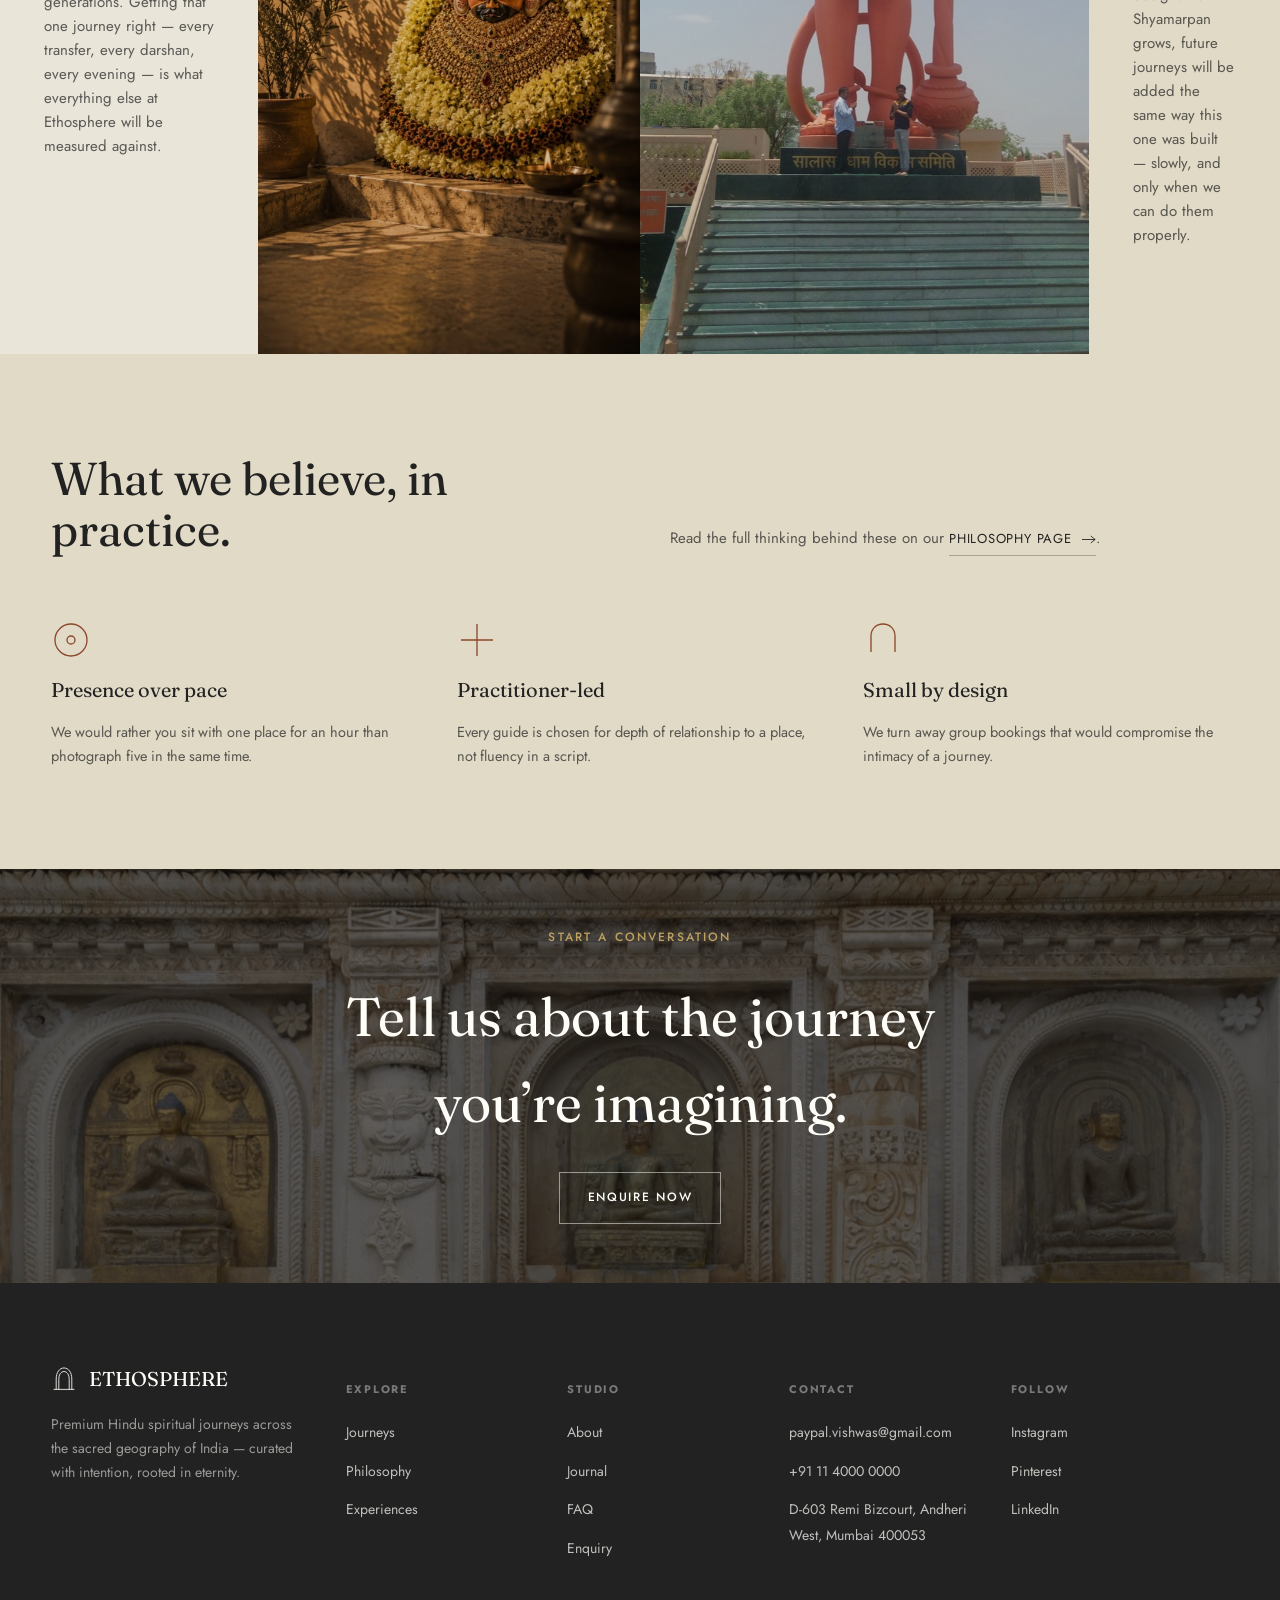
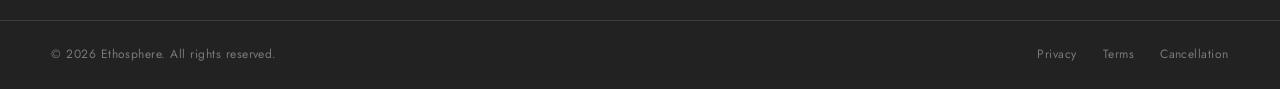
==== commit e3329d11: "Redesign FAQ as sticky two-column layout; improve discoverability Replace the single-column boxed FA" ====
--- a/about.html
+++ b/about.html
@@ -105,7 +105,6 @@
     <span class="eyebrow">Start A Conversation</span>
     <h2>Tell us about the journey you&rsquo;re imagining.</h2>
     <a href="enquiry.html" class="btn btn-light">Enquire Now</a>
-    <a href="faq.html" style="font-size:12px; letter-spacing:.1em; text-transform:uppercase; color:rgba(255,253,248,.75); border-bottom:1px solid rgba(255,253,248,.4); padding-bottom:3px;">Have Questions? Visit Our FAQ</a>
   </div>
 </section>
 
--- a/css/style.css
+++ b/css/style.css
@@ -843,8 +843,31 @@
 .enquiry-info-item p, .enquiry-info-item a{ color: var(--ink-70); font-size:14px; line-height:1.7; }
 .enquiry-info-item a:hover{ color: var(--rust); }
 
-/* FAQ accordion */
-.faq-list{ max-width: 820px; }
+/* FAQ — two-column editorial layout (sticky intro + accordion) */
+.faq-layout{
+  display: grid;
+  grid-template-columns: minmax(240px, 320px) 1fr;
+  gap: clamp(48px, 7vw, 110px);
+  align-items: start;
+  padding: 90px var(--gutter);
+  background: var(--cream);
+}
+.faq-layout.faq-standalone{ padding-top: 170px; }
+
+.faq-sidebar{ position: sticky; top: 120px; }
+.faq-sidebar .eyebrow{ display: block; margin-bottom: 20px; }
+.faq-sidebar h1,
+.faq-sidebar h2{
+  font-family: var(--font-display);
+  font-weight: 400;
+  font-size: clamp(40px, 4.6vw, 62px);
+  line-height: 1;
+  margin-bottom: 20px;
+}
+.faq-intro{ color: var(--ink-70); font-size: 15px; line-height: 1.7; max-width: 30ch; margin-bottom: 32px; }
+.faq-contact-btn{ width: 100%; justify-content: center; margin-bottom: 14px; }
+.faq-reassure{ font-size: 12px; color: var(--ink-50); text-align: center; }
+
 .faq-item{ border-bottom: 1px solid var(--ink-12); }
 .faq-item:first-child{ border-top: 1px solid var(--ink-12); }
 .faq-question{
@@ -857,32 +880,35 @@
   border: none;
   text-align: left;
   cursor: pointer;
-  padding: 26px 4px;
+  padding: 30px 2px;
 }
 .faq-question span:first-child{
   font-family: var(--font-display);
-  font-size: clamp(17px, 2vw, 20px);
+  font-size: clamp(18px, 2vw, 22px);
   color: var(--ink);
   line-height: 1.4;
 }
-.faq-icon{ position: relative; flex-shrink: 0; width: 16px; height: 16px; }
-.faq-icon::before,
-.faq-icon::after{
-  content: '';
-  position: absolute;
-  background: var(--rust);
-  transition: transform .3s ease;
-}
-.faq-icon::before{ left: 0; top: 50%; width: 100%; height: 1px; transform: translateY(-50%); }
-.faq-icon::after{ top: 0; left: 50%; width: 1px; height: 100%; transform: translateX(-50%); }
-.faq-item.is-open .faq-icon::after{ transform: translateX(-50%) rotate(90deg); }
+.faq-chevron{ flex-shrink: 0; width: 15px; height: 9px; color: var(--rust); transition: transform .3s ease; }
+.faq-chevron svg{ width: 100%; height: 100%; display: block; }
+.faq-item.is-open .faq-chevron{ transform: rotate(180deg); }
 .faq-answer{
   max-height: 0;
   overflow: hidden;
   transition: max-height .4s ease;
 }
 .faq-item.is-open .faq-answer{ max-height: 300px; }
-.faq-answer p{ color: var(--ink-70); font-size: 15px; line-height: 1.75; max-width: 68ch; padding: 0 4px 26px; }
+.faq-answer p{ color: var(--ink-70); font-size: 15px; line-height: 1.8; max-width: 62ch; padding: 0 2px 30px; }
+.faq-view-all{ margin-top: 30px; }
+
+.faq-hint{ font-size: 13px; color: var(--ink-50); margin-bottom: 36px; }
+.faq-hint a{ color: var(--rust); }
+
+@media (max-width: 900px){
+  .faq-layout{ grid-template-columns: 1fr; }
+  .faq-sidebar{ position: static; margin-bottom: 20px; }
+  .faq-intro{ max-width: 46ch; }
+  .faq-contact-btn{ width: auto; }
+}
 
 /* Legal pages (Privacy / Terms / Cancellation) */
 .legal-content{ max-width: 760px; padding-top: 70px; padding-bottom: 100px; }
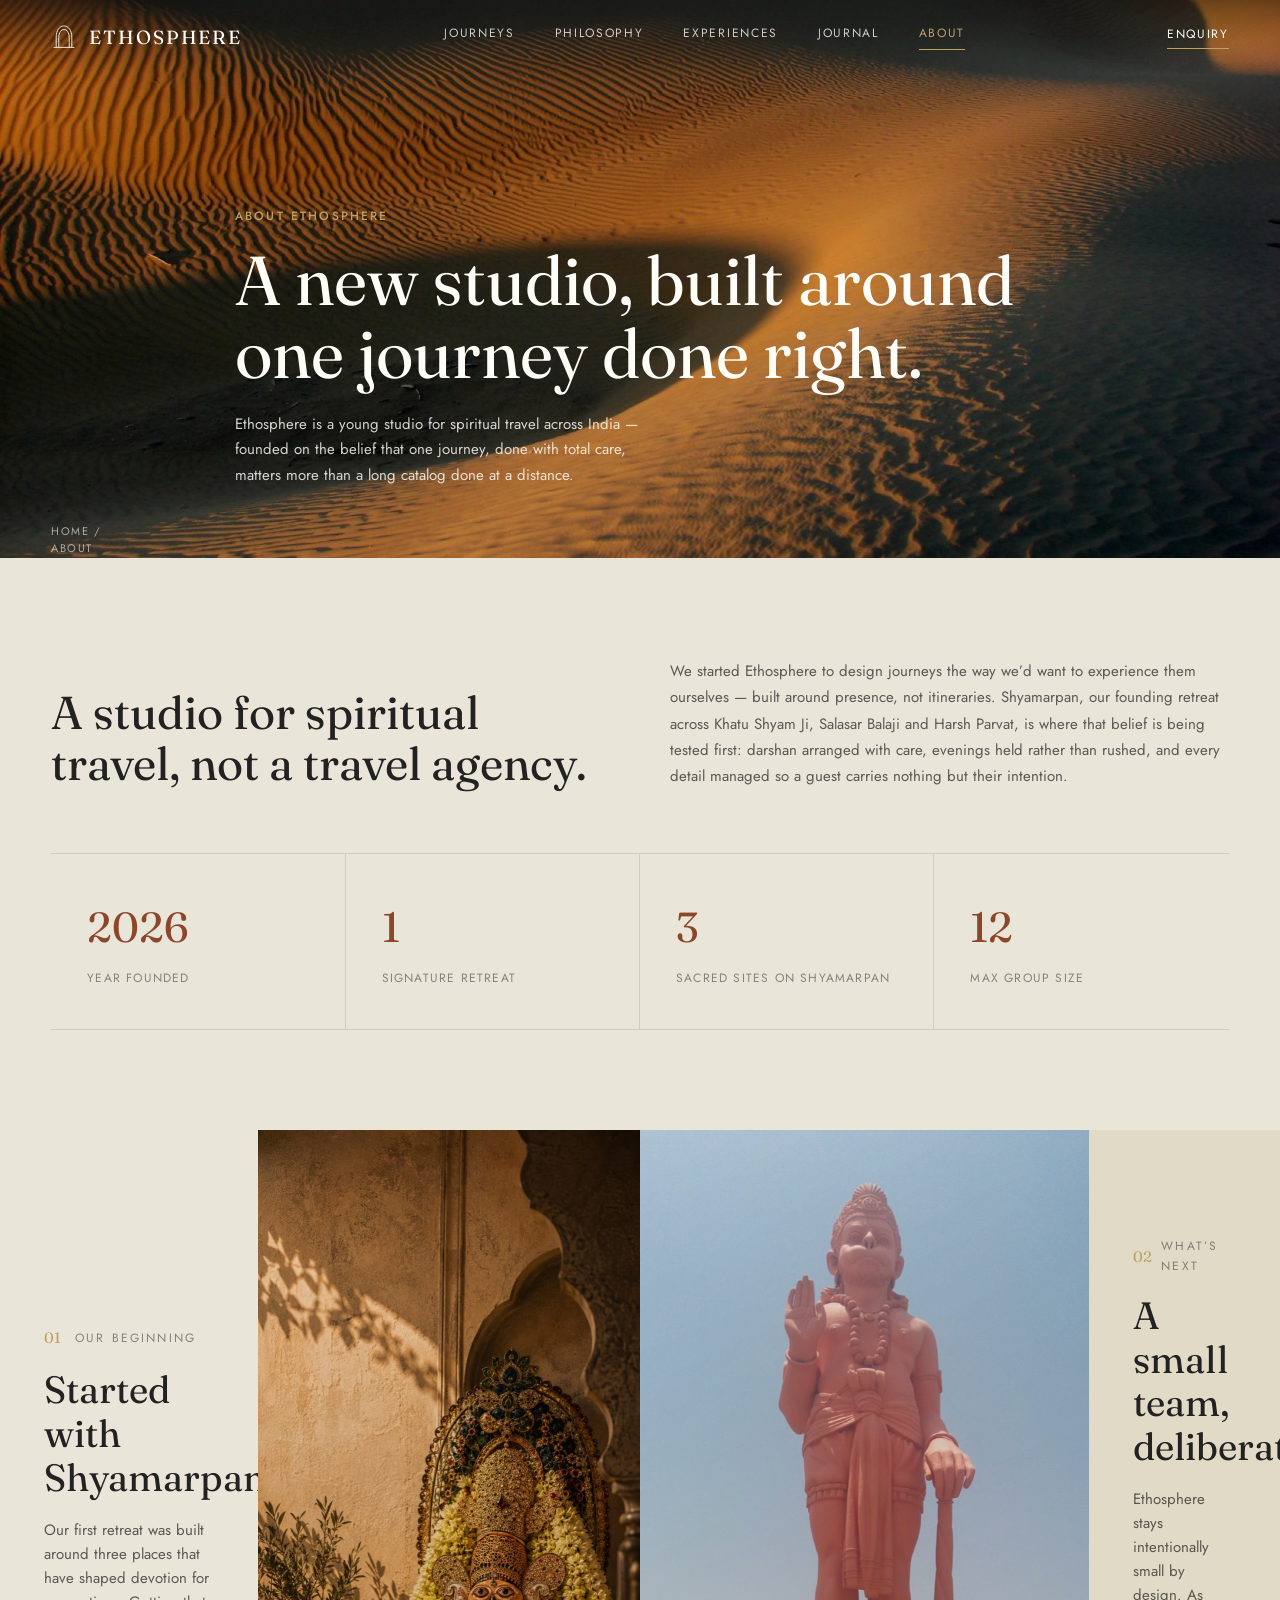
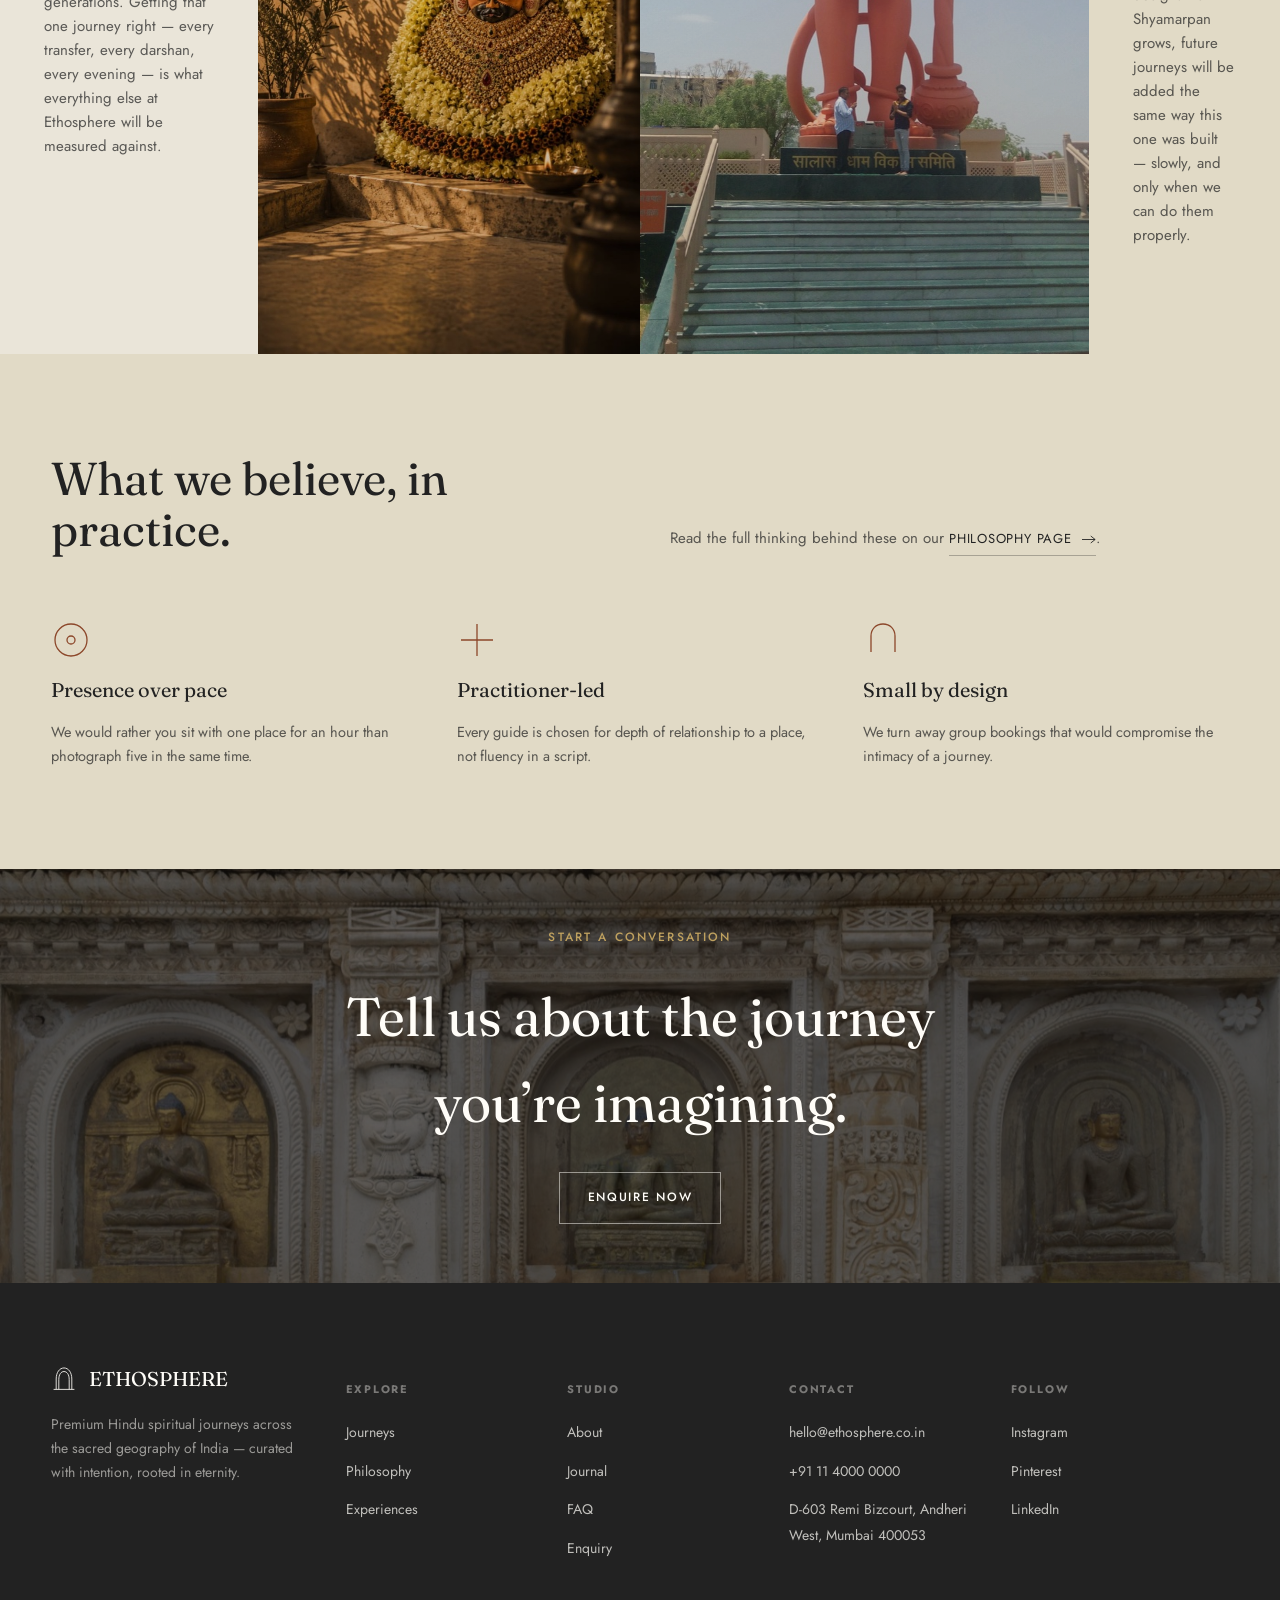
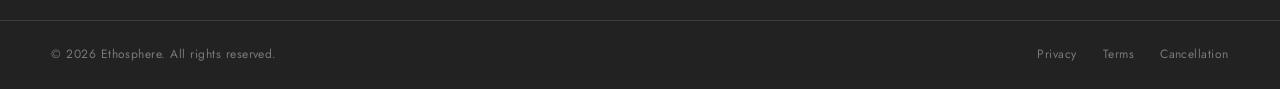
==== commit 6bf212f4: "Update site contact email to hello@ethosphere.co.in Replaces the placeholder paypal.vishwas@gmail.co" ====
--- a/about.html
+++ b/about.html
@@ -138,8 +138,9 @@
     <div class="footer-col">
       <h5>Contact</h5>
       <ul>
-        <li><a href="mailto:paypal.vishwas@gmail.com">paypal.vishwas@gmail.com</a></li>
+        <li><a href="mailto:hello@ethosphere.co.in">hello@ethosphere.co.in</a></li>
         <li><a href="tel:+911140000000">+91 11 4000 0000</a></li>
+        
         <li><a href="https://www.google.com/maps/search/?api=1&amp;query=D-603%20Remi%20Bizcourt%2C%20off%20Veera%20Desai%20Road%20opposite%20Supreme%20Chambers%20Andheri%20West%2C%20Mumbai%20400053" target="_blank" rel="noopener">D-603 Remi Bizcourt, Andheri West, Mumbai 400053</a></li>
       </ul>
     </div>
--- a/css/style.css
+++ b/css/style.css
@@ -409,6 +409,79 @@
 .split-img .media-panel{ height:100%; }
 
 /* =========================================================
+   Filmstrip — continuously auto-scrolling image strip
+   (Sacred Destinations / Immersive Experiences on the homepage)
+   ========================================================= */
+.filmstrip-section{
+  display:grid;
+  grid-template-columns: 1.1fr 2.3fr 1.1fr 1.6fr;
+  min-width: 0;
+  min-height: clamp(420px, 46vw, 640px);
+}
+.filmstrip-section > *{ min-width:0; height:100%; }
+
+.filmstrip{
+  position: relative;
+  height: 100%;
+  overflow: hidden;
+}
+.filmstrip-track{
+  display: flex;
+  height: 100%;
+  width: max-content;
+  gap: 14px;
+  padding-right: 14px;
+  animation: filmstrip-scroll 20s linear infinite;
+  will-change: transform;
+}
+.filmstrip-2 .filmstrip-track{ animation-duration: 17s; }
+.filmstrip:hover .filmstrip-track{ animation-play-state: paused; }
+
+.filmstrip-item{
+  flex: 0 0 auto;
+  width: clamp(200px, 21vw, 320px);
+  height: 100%;
+  position: relative;
+  overflow: hidden;
+  border-radius: 4px;
+}
+.filmstrip-item img{
+  width: 100%;
+  height: 100%;
+  object-fit: cover;
+  display: block;
+  transition: transform .5s ease;
+}
+.filmstrip-item::after{
+  content:"";
+  position:absolute; inset:0;
+  background: linear-gradient(155deg, rgba(140,71,42,.16) 0%, rgba(34,26,20,.28) 100%);
+  mix-blend-mode: multiply;
+  pointer-events: none;
+}
+.filmstrip-item:hover img,
+.filmstrip-item.is-centered img{ transform: scale(1.07); }
+
+@keyframes filmstrip-scroll{
+  from{ transform: translateX(0); }
+  to{ transform: translateX(-50%); }
+}
+
+@media (prefers-reduced-motion: reduce){
+  .filmstrip-track{ animation: none; }
+}
+
+@media (max-width: 1100px){
+  .filmstrip-section{ display: flex; flex-direction: column; min-height: 0; }
+  .filmstrip{ height: 320px; }
+}
+
+@media (max-width: 760px){
+  .filmstrip{ height: 260px; }
+  .filmstrip-item{ width: clamp(160px, 60vw, 260px); }
+}
+
+/* =========================================================
    Quote / Journal band
    ========================================================= */
 .band{
@@ -755,6 +828,28 @@
 .cta-band h2{ font-family: var(--font-display); font-weight:400; font-size: clamp(30px,4.4vw,54px); max-width: 18ch; }
 .cta-band .eyebrow{ color: var(--gold); }
 
+.sr-only{
+  position:absolute; width:1px; height:1px; padding:0; margin:-1px;
+  overflow:hidden; clip:rect(0,0,0,0); white-space:nowrap; border:0;
+}
+
+.newsletter-form{ display:flex; gap:12px; flex-wrap:wrap; justify-content:center; }
+.newsletter-form input{
+  font-family: var(--font-sans); font-size:14px; color:var(--white);
+  background: rgba(255,255,255,.08); border:1px solid rgba(255,253,248,.4);
+  padding:15px 18px; min-width:260px;
+}
+.newsletter-form input::placeholder{ color: rgba(255,253,248,.55); }
+.newsletter-form input:focus{ outline:none; border-color:var(--gold); }
+.newsletter-form .btn[disabled]{ opacity:.5; cursor:default; }
+
+.newsletter-success{
+  max-width: 480px;
+  font-family: var(--font-display);
+  font-size: 18px;
+  color: var(--white);
+}
+
 /* Itinerary (day-by-day) */
 .itinerary{ border-top: 1px solid var(--ink-12); margin: 8px 0 40px; }
 .itinerary-day{ padding: 26px 0; border-bottom: 1px solid var(--ink-12); }
@@ -821,6 +916,8 @@
 .enquiry-form .btn[disabled]{ opacity:.5; cursor:default; }
 .form-note{ font-size:12px; color:var(--ink-30); }
 .form-note.is-error{ color:var(--rust); }
+.form-note-light{ color: rgba(255,253,248,.55); }
+.form-note-light.is-error{ color:#E8A992; }
 
 .enquiry-success{
   max-width: 560px;
@@ -833,7 +930,7 @@
 
 .enquiry-info{
   display:grid;
-  grid-template-columns: repeat(3, 1fr);
+  grid-template-columns: repeat(auto-fit, minmax(160px, 1fr));
   gap: 30px;
   margin-top: 70px;
   padding-top: 50px;
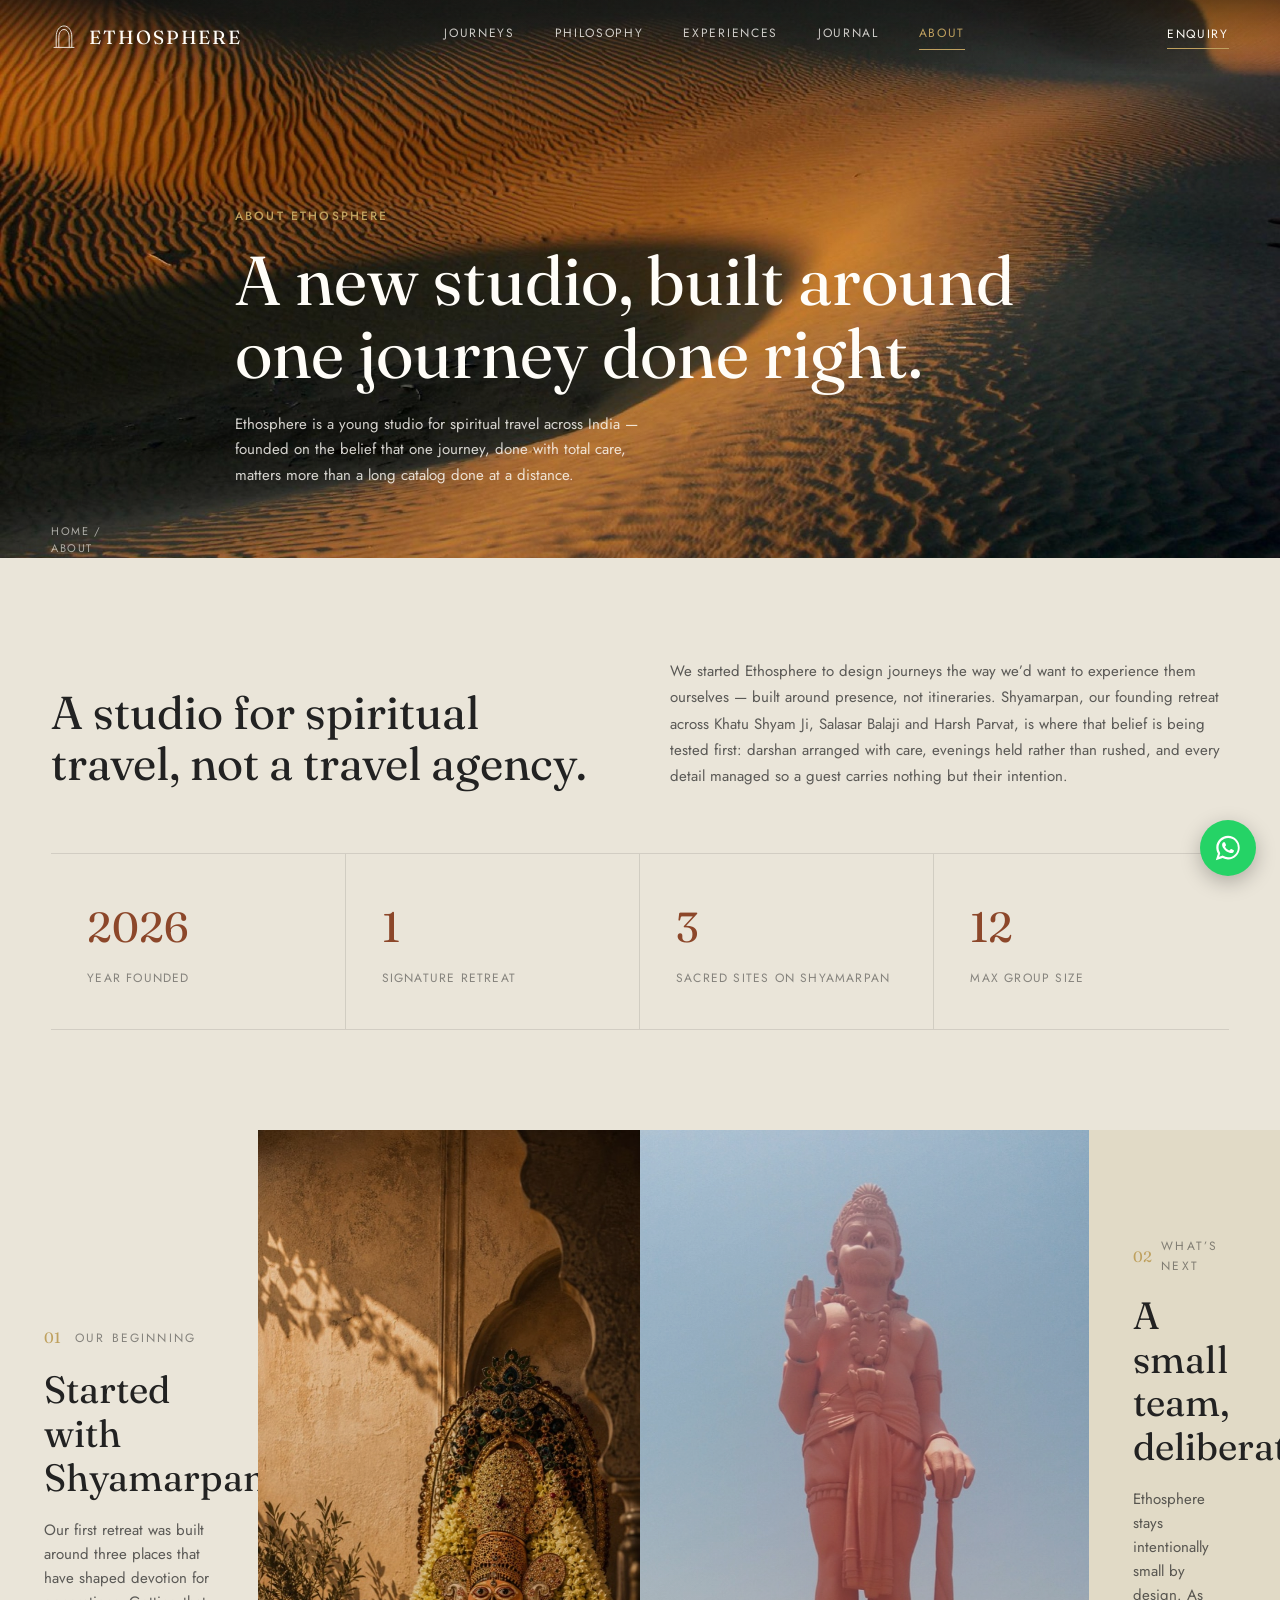
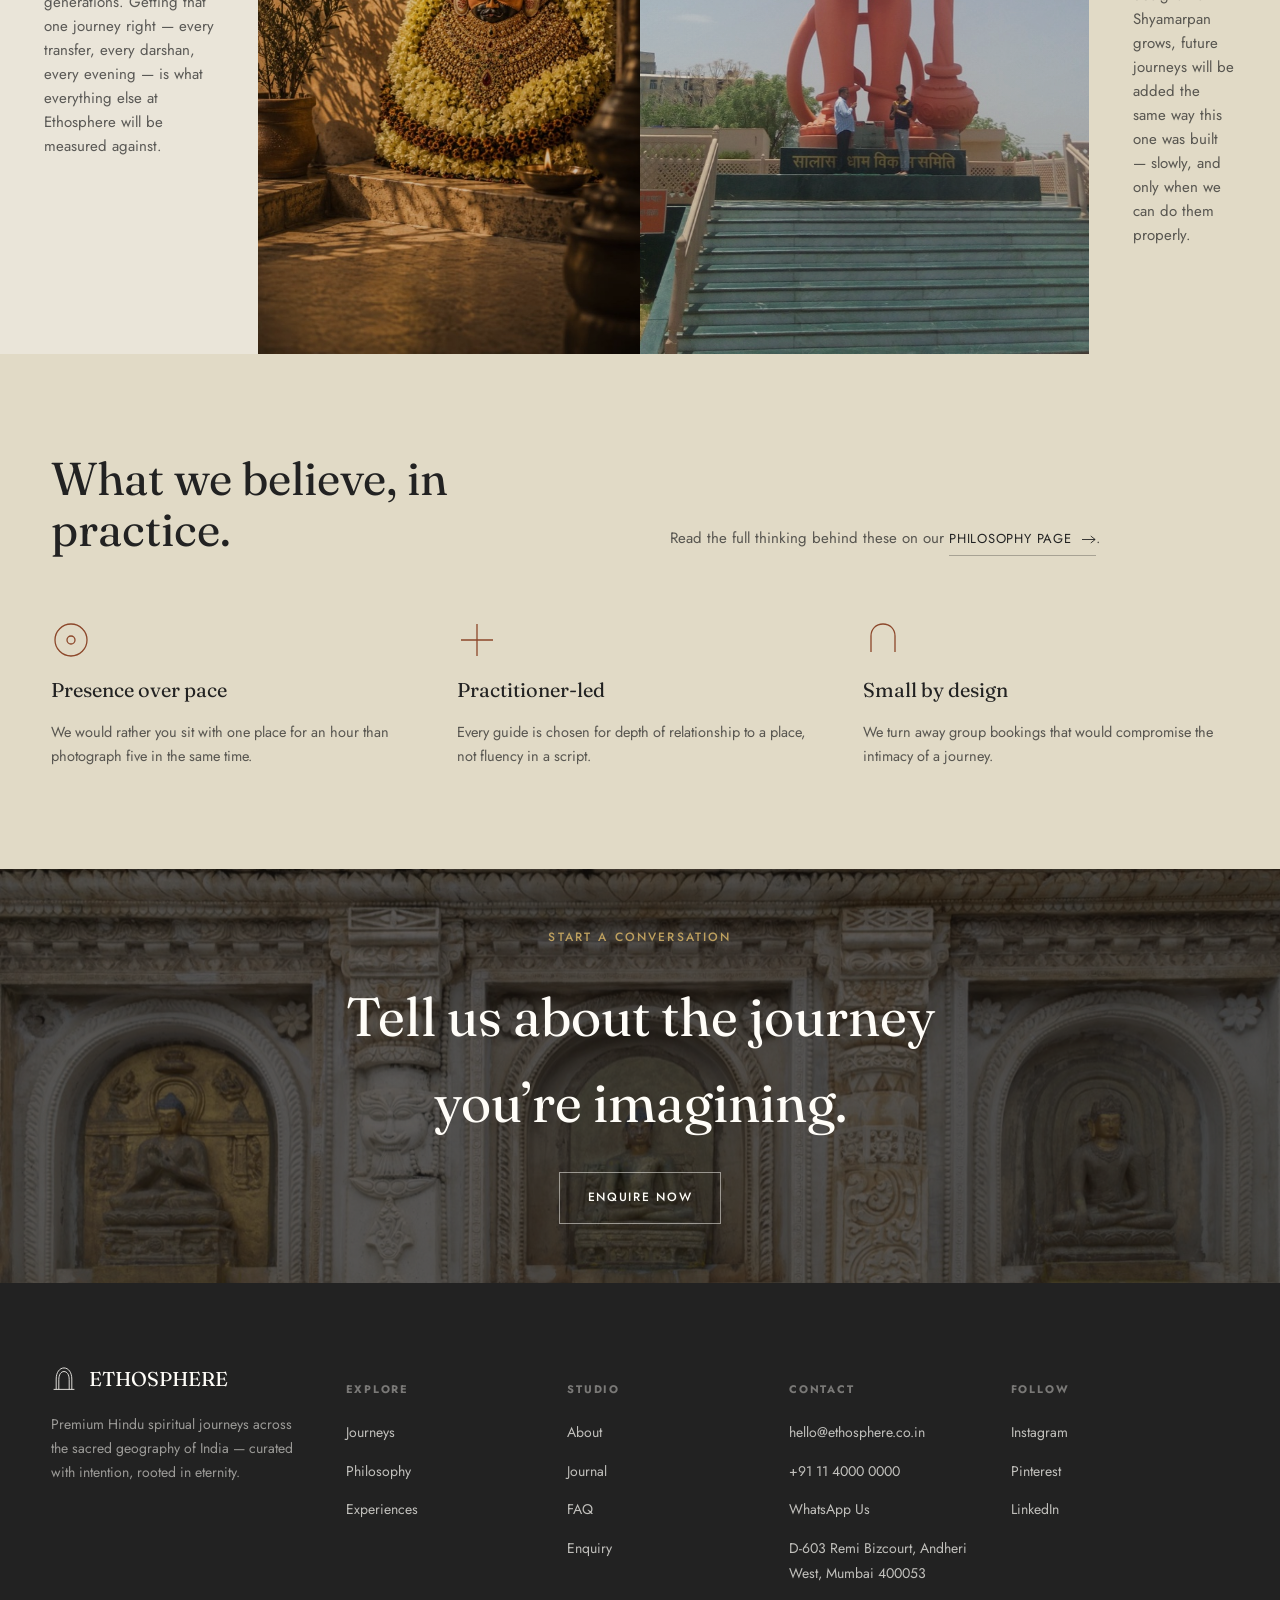
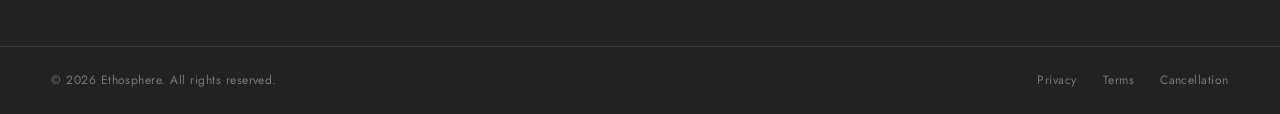
==== commit b9e7fdda: "Activate WhatsApp with a real number and floating CTA button Wires up +91 79770 88038 across the sit" ====
--- a/about.html
+++ b/about.html
@@ -140,7 +140,7 @@
       <ul>
         <li><a href="mailto:hello@ethosphere.co.in">hello@ethosphere.co.in</a></li>
         <li><a href="tel:+911140000000">+91 11 4000 0000</a></li>
-        
+        <li><a href="https://wa.me/917977088038?text=Hi%2C%20I%27d%20like%20to%20know%20more%20about%20Ethosphere%27s%20journeys." target="_blank" rel="noopener">WhatsApp Us</a></li>
         <li><a href="https://www.google.com/maps/search/?api=1&amp;query=D-603%20Remi%20Bizcourt%2C%20off%20Veera%20Desai%20Road%20opposite%20Supreme%20Chambers%20Andheri%20West%2C%20Mumbai%20400053" target="_blank" rel="noopener">D-603 Remi Bizcourt, Andheri West, Mumbai 400053</a></li>
       </ul>
     </div>
@@ -162,6 +162,11 @@
     </div>
   </div>
 </footer>
+<a class="whatsapp-fab" href="https://wa.me/917977088038?text=Hi%2C%20I%27d%20like%20to%20know%20more%20about%20Ethosphere%27s%20journeys." target="_blank" rel="noopener" aria-label="Chat with us on WhatsApp">
+  <svg viewBox="0 0 32 32" fill="currentColor" xmlns="http://www.w3.org/2000/svg" aria-hidden="true">
+    <path d="M16.004 3C9.101 3 3.5 8.6 3.5 15.5c0 2.354.65 4.554 1.78 6.437L3 29l7.278-2.238a12.44 12.44 0 0 0 5.726 1.42h.005c6.902 0 12.503-5.6 12.503-12.5S22.906 3 16.004 3Zm0 22.77h-.004a10.28 10.28 0 0 1-5.24-1.436l-.376-.223-3.89 1.196 1.24-3.79-.246-.39a10.27 10.27 0 0 1-1.573-5.464c0-5.68 4.62-10.3 10.294-10.3 2.75 0 5.334 1.072 7.28 3.02a10.23 10.23 0 0 1 3.014 7.286c0 5.68-4.62 10.3-10.293 10.3Zm5.64-7.71c-.31-.155-1.832-.904-2.116-1.008-.284-.104-.49-.155-.696.156-.207.31-.798 1.007-.978 1.213-.18.207-.36.233-.67.078-.31-.155-1.306-.481-2.488-1.535-.92-.82-1.54-1.833-1.72-2.144-.18-.31-.02-.478.135-.632.14-.138.31-.36.465-.54.155-.18.207-.31.31-.517.104-.207.052-.388-.026-.543-.078-.155-.696-1.677-.954-2.297-.251-.603-.507-.522-.696-.532-.18-.008-.388-.01-.594-.01-.207 0-.543.078-.827.388-.284.31-1.084 1.06-1.084 2.582 0 1.522 1.11 2.994 1.265 3.2.155.207 2.185 3.336 5.293 4.678.74.32 1.317.51 1.767.653.742.236 1.418.203 1.953.123.596-.089 1.832-.749 2.09-1.472.258-.723.258-1.343.18-1.472-.077-.13-.283-.207-.593-.362Z"/>
+  </svg>
+</a>
 <script src="js/main.js"></script>
 </body>
 </html>
--- a/css/style.css
+++ b/css/style.css
@@ -1080,3 +1080,27 @@
   .stat{ border-bottom: 1px solid var(--ink-12); }
   .form-row{ grid-template-columns:1fr; }
 }
+
+/* WhatsApp floating action button */
+.whatsapp-fab{
+  position: fixed;
+  right: 24px;
+  bottom: 24px;
+  z-index: 999;
+  width: 56px;
+  height: 56px;
+  display: flex;
+  align-items: center;
+  justify-content: center;
+  border-radius: 50%;
+  background: #25D366;
+  color: #fff;
+  box-shadow: 0 6px 20px rgba(0,0,0,.25);
+  transition: transform .25s ease, box-shadow .25s ease;
+}
+.whatsapp-fab svg{ width: 30px; height: 30px; }
+.whatsapp-fab:hover{ transform: scale(1.08); box-shadow: 0 8px 26px rgba(0,0,0,.32); }
+@media (max-width: 600px){
+  .whatsapp-fab{ right: 16px; bottom: 16px; width: 50px; height: 50px; }
+  .whatsapp-fab svg{ width: 26px; height: 26px; }
+}
